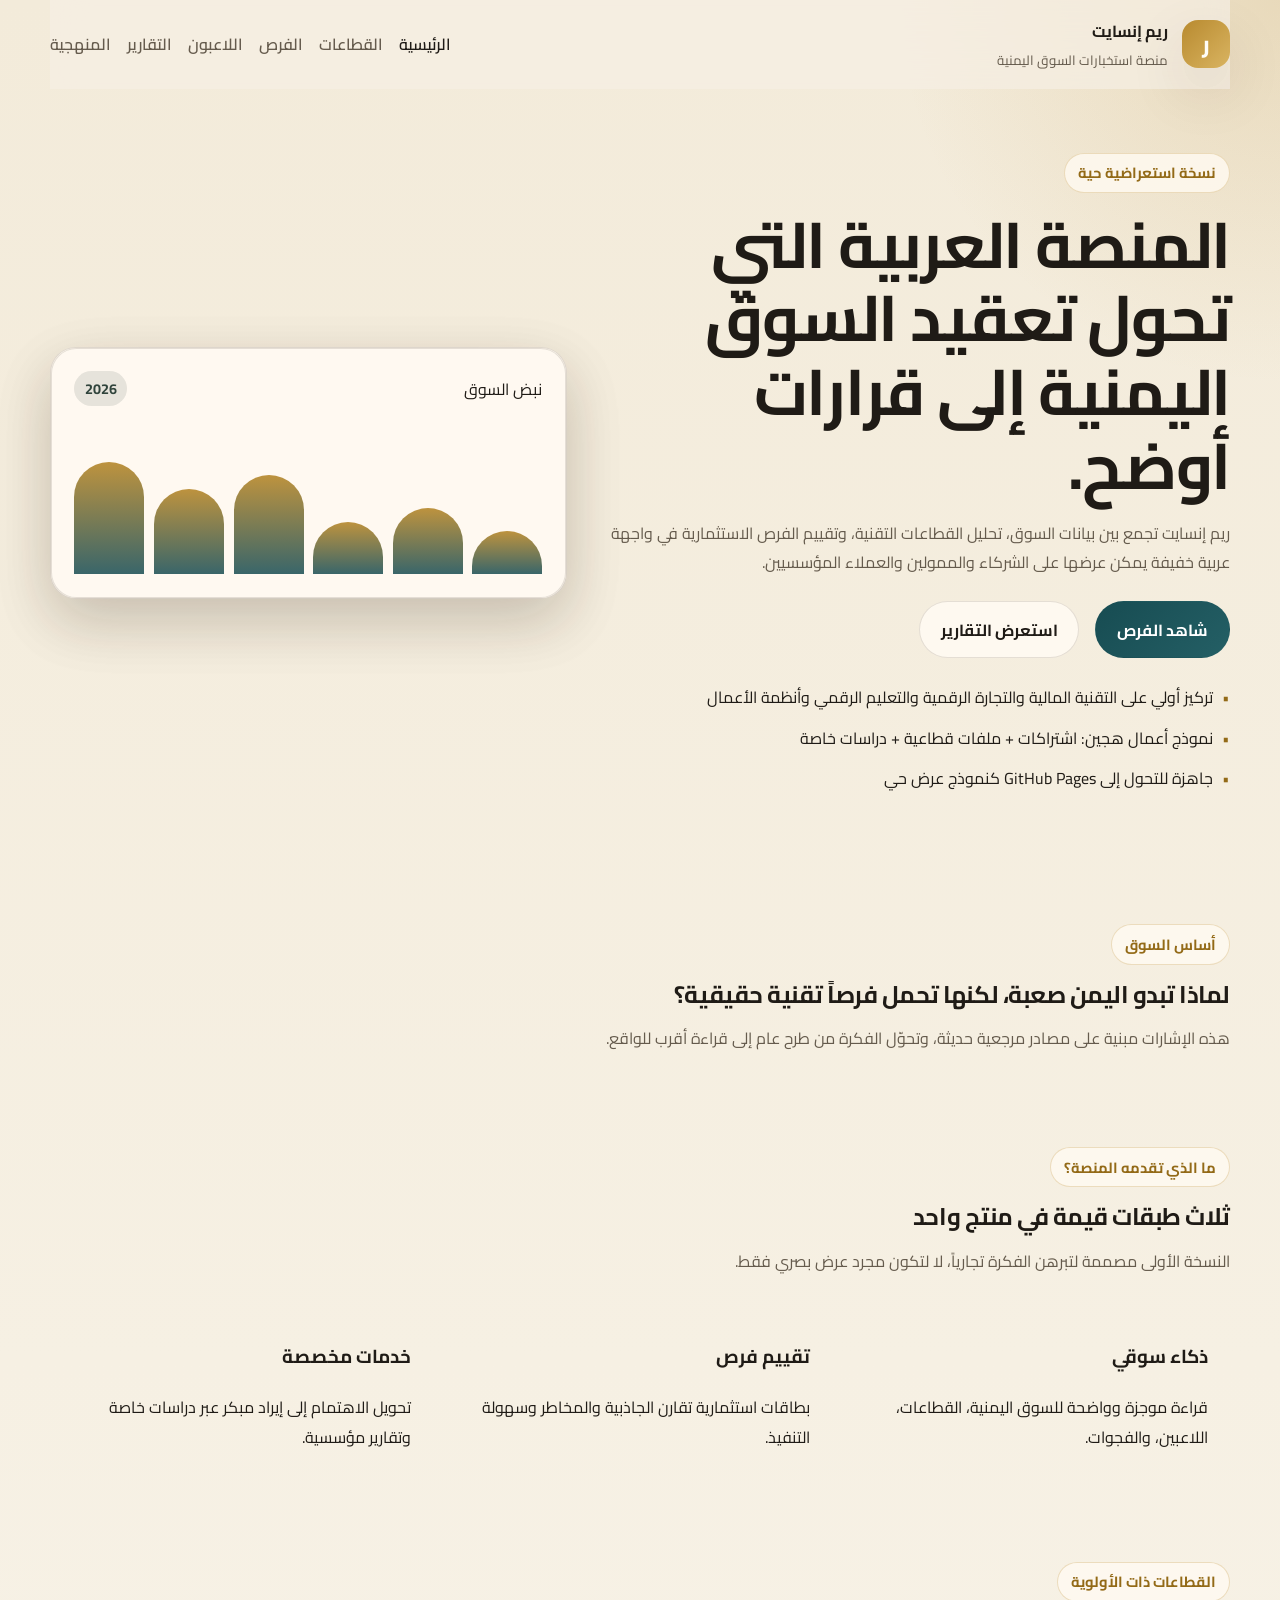
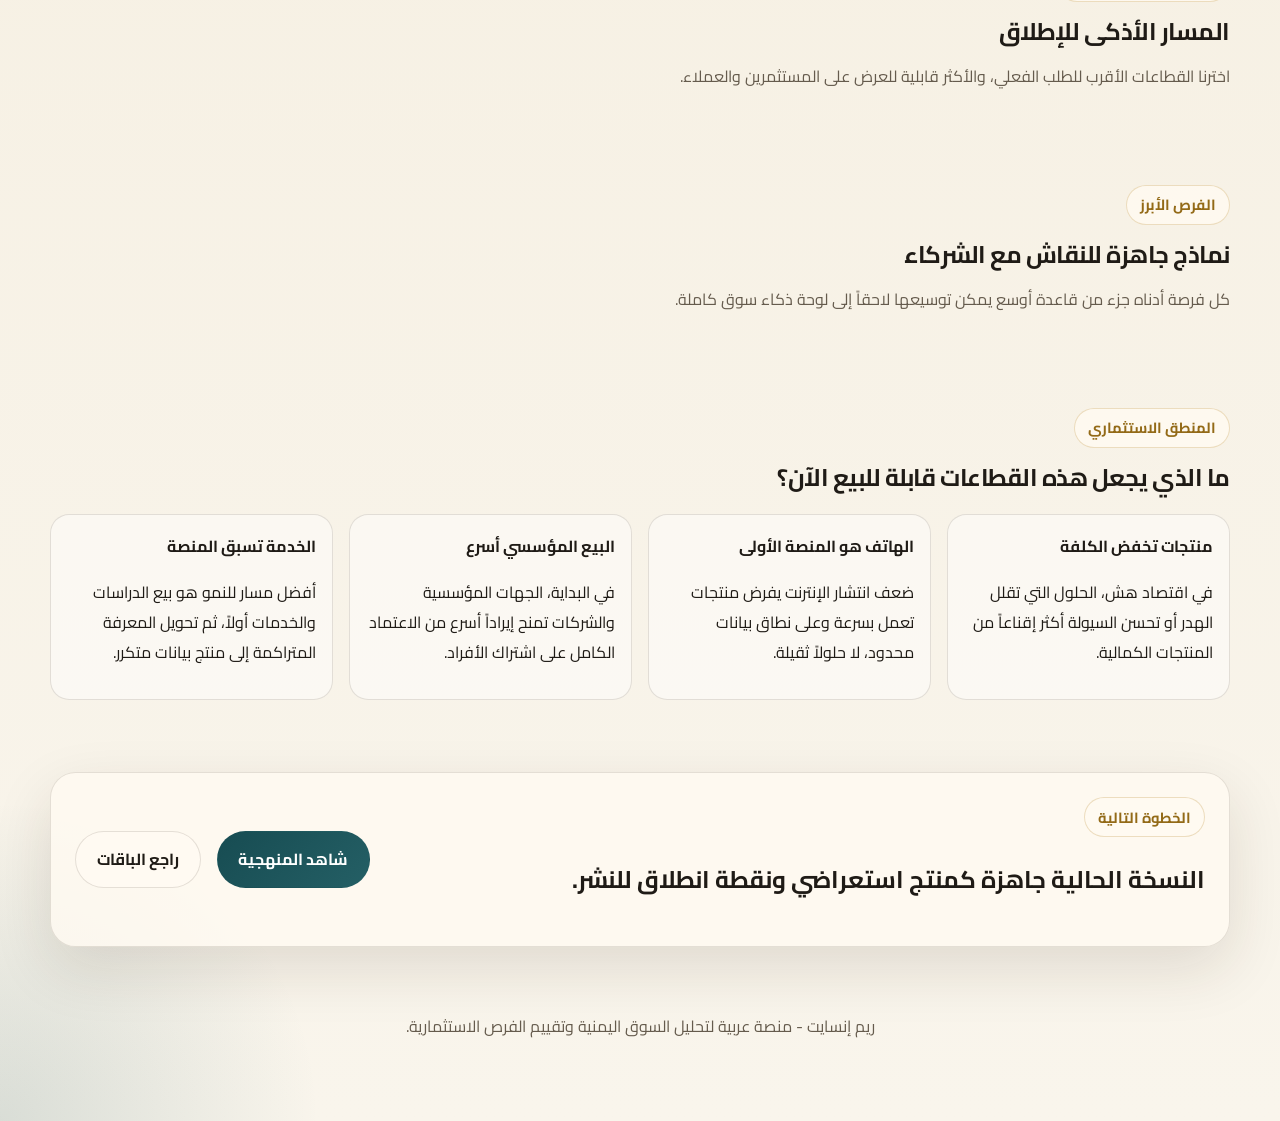
==== index.html @ 5101d2e1 "Add players database and printable sector report pages" ====
<!DOCTYPE html>
<html lang="ar" dir="rtl">
<head>
  <meta charset="UTF-8">
  <meta name="viewport" content="width=device-width, initial-scale=1.0">
  <title>ريم إنسايت | منصة تحليل السوق اليمنية</title>
  <meta name="description" content="منصة عربية لدراسة وتحليل السوق اليمنية وتقييم الفرص الاستثمارية في القطاعات التقنية.">
  <link rel="preconnect" href="https://fonts.googleapis.com">
  <link rel="preconnect" href="https://fonts.gstatic.com" crossorigin>
  <link href="https://fonts.googleapis.com/css2?family=Cairo:wght@400;600;700;800&display=swap" rel="stylesheet">
  <link rel="stylesheet" href="styles.css">
</head>
<body data-page="home">
  <div class="site-shell">
    <header class="topbar">
      <a class="brand" href="index.html">
        <span class="brand-mark">ر</span>
        <span class="brand-copy">
          <strong>ريم إنسايت</strong>
          <small>منصة استخبارات السوق اليمنية</small>
        </span>
      </a>
      <button class="menu-toggle" type="button" aria-label="فتح القائمة">القائمة</button>
      <nav class="nav">
        <a href="index.html">الرئيسية</a>
        <a href="sectors.html">القطاعات</a>
        <a href="opportunities.html">الفرص</a>
        <a href="companies.html">اللاعبون</a>
        <a href="reports.html">التقارير</a>
        <a href="about.html">المنهجية</a>
      </nav>
    </header>

    <main>
      <section class="hero">
        <div class="hero-copy">
          <span class="eyebrow">نسخة استعراضية حية</span>
          <h1>المنصة العربية التي تحول تعقيد السوق اليمنية إلى قرارات أوضح.</h1>
          <p class="hero-text">
            ريم إنسايت تجمع بين بيانات السوق، تحليل القطاعات التقنية، وتقييم الفرص الاستثمارية
            في واجهة عربية خفيفة يمكن عرضها على الشركاء والممولين والعملاء المؤسسيين.
          </p>
          <div class="hero-actions">
            <a class="button button-primary" href="opportunities.html">شاهد الفرص</a>
            <a class="button button-secondary" href="reports.html">استعرض التقارير</a>
          </div>
          <ul class="hero-points">
            <li>تركيز أولي على التقنية المالية والتجارة الرقمية والتعليم الرقمي وأنظمة الأعمال</li>
            <li>نموذج أعمال هجين: اشتراكات + ملفات قطاعية + دراسات خاصة</li>
            <li>جاهزة للتحول إلى GitHub Pages كنموذج عرض حي</li>
          </ul>
        </div>
        <div class="hero-panel">
          <div class="pulse-card">
            <div class="pulse-header">
              <span>نبض السوق</span>
              <span class="badge">2026</span>
            </div>
            <div class="pulse-grid" id="hero-stats"></div>
            <div class="mini-chart" aria-hidden="true">
              <span></span>
              <span></span>
              <span></span>
              <span></span>
              <span></span>
              <span></span>
            </div>
          </div>
        </div>
      </section>

      <section class="metrics" id="key-metrics"></section>

      <section class="section">
        <div class="section-heading">
          <span class="eyebrow">أساس السوق</span>
          <h2>لماذا تبدو اليمن صعبة، لكنها تحمل فرصاً تقنية حقيقية؟</h2>
          <p>هذه الإشارات مبنية على مصادر مرجعية حديثة، وتحوّل الفكرة من طرح عام إلى قراءة أقرب للواقع.</p>
        </div>
        <div class="signal-grid" id="market-signals"></div>
      </section>

      <section class="section">
        <div class="section-heading">
          <span class="eyebrow">ما الذي تقدمه المنصة؟</span>
          <h2>ثلاث طبقات قيمة في منتج واحد</h2>
          <p>النسخة الأولى مصممة لتبرهن الفكرة تجارياً، لا لتكون مجرد عرض بصري فقط.</p>
        </div>
        <div class="value-grid">
          <article class="value-card">
            <h3>ذكاء سوقي</h3>
            <p>قراءة موجزة وواضحة للسوق اليمنية، القطاعات، اللاعبين، والفجوات.</p>
          </article>
          <article class="value-card">
            <h3>تقييم فرص</h3>
            <p>بطاقات استثمارية تقارن الجاذبية والمخاطر وسهولة التنفيذ.</p>
          </article>
          <article class="value-card">
            <h3>خدمات مخصصة</h3>
            <p>تحويل الاهتمام إلى إيراد مبكر عبر دراسات خاصة وتقارير مؤسسية.</p>
          </article>
        </div>
      </section>

      <section class="section">
        <div class="section-heading">
          <span class="eyebrow">القطاعات ذات الأولوية</span>
          <h2>المسار الأذكى للإطلاق</h2>
          <p>اخترنا القطاعات الأقرب للطلب الفعلي، والأكثر قابلية للعرض على المستثمرين والعملاء.</p>
        </div>
        <div class="sector-overview-grid" id="featured-sectors"></div>
      </section>

      <section class="section">
        <div class="section-heading">
          <span class="eyebrow">الفرص الأبرز</span>
          <h2>نماذج جاهزة للنقاش مع الشركاء</h2>
          <p>كل فرصة أدناه جزء من قاعدة أوسع يمكن توسيعها لاحقاً إلى لوحة ذكاء سوق كاملة.</p>
        </div>
        <div class="opportunity-grid compact" id="featured-opportunities"></div>
      </section>

      <section class="section">
        <div class="section-heading">
          <span class="eyebrow">المنطق الاستثماري</span>
          <h2>ما الذي يجعل هذه القطاعات قابلة للبيع الآن؟</h2>
        </div>
        <div class="showcase-grid">
          <article class="showcase-mini">
            <strong>منتجات تخفض الكلفة</strong>
            <p>في اقتصاد هش، الحلول التي تقلل الهدر أو تحسن السيولة أكثر إقناعاً من المنتجات الكمالية.</p>
          </article>
          <article class="showcase-mini">
            <strong>الهاتف هو المنصة الأولى</strong>
            <p>ضعف انتشار الإنترنت يفرض منتجات تعمل بسرعة وعلى نطاق بيانات محدود، لا حلولاً ثقيلة.</p>
          </article>
          <article class="showcase-mini">
            <strong>البيع المؤسسي أسرع</strong>
            <p>في البداية، الجهات المؤسسية والشركات تمنح إيراداً أسرع من الاعتماد الكامل على اشتراك الأفراد.</p>
          </article>
          <article class="showcase-mini">
            <strong>الخدمة تسبق المنصة</strong>
            <p>أفضل مسار للنمو هو بيع الدراسات والخدمات أولاً، ثم تحويل المعرفة المتراكمة إلى منتج بيانات متكرر.</p>
          </article>
        </div>
      </section>

      <section class="section cta-band">
        <div class="cta-inline">
          <div>
            <span class="eyebrow">الخطوة التالية</span>
            <h2>النسخة الحالية جاهزة كمنتج استعراضي ونقطة انطلاق للنشر.</h2>
          </div>
          <div class="hero-actions">
            <a class="button button-primary" href="about.html">شاهد المنهجية</a>
            <a class="button button-secondary" href="reports.html">راجع الباقات</a>
          </div>
        </div>
      </section>
    </main>

    <footer class="footer">
      <p>ريم إنسايت - منصة عربية لتحليل السوق اليمنية وتقييم الفرص الاستثمارية.</p>
    </footer>
  </div>

  <script src="data.js"></script>
  <script src="script.js"></script>
</body>
</html>
---- styles.css ----
:root {
  --bg: #f5efe3;
  --bg-soft: #fffaf2;
  --surface: rgba(255, 250, 242, 0.78);
  --surface-strong: #fff9ef;
  --line: rgba(40, 28, 10, 0.12);
  --ink: #1f1b16;
  --muted: #655b4d;
  --gold: #b88a2f;
  --gold-dark: #936a17;
  --olive: #30443c;
  --teal: #174c52;
  --shadow: 0 22px 60px rgba(47, 35, 14, 0.12);
}

* {
  box-sizing: border-box;
}

html {
  scroll-behavior: smooth;
}

body {
  margin: 0;
  font-family: "Cairo", sans-serif;
  color: var(--ink);
  background:
    radial-gradient(circle at top right, rgba(184, 138, 47, 0.18), transparent 24rem),
    radial-gradient(circle at bottom left, rgba(23, 76, 82, 0.14), transparent 20rem),
    linear-gradient(180deg, #f3ebda 0%, #f9f5ec 100%);
}

a {
  color: inherit;
  text-decoration: none;
}

.site-shell {
  width: min(1180px, calc(100% - 2rem));
  margin: 0 auto;
  padding-bottom: 4rem;
}

.topbar {
  position: sticky;
  top: 0;
  z-index: 10;
  display: flex;
  align-items: center;
  justify-content: space-between;
  gap: 1rem;
  padding: 1rem 0;
  backdrop-filter: blur(18px);
  background: rgba(245, 239, 227, 0.72);
}

.brand {
  display: inline-flex;
  align-items: center;
  gap: 0.85rem;
}

.brand-mark {
  width: 3rem;
  height: 3rem;
  display: grid;
  place-items: center;
  border-radius: 1rem;
  background: linear-gradient(135deg, var(--gold), #d9b461);
  color: #fffdf8;
  font-size: 1.4rem;
  font-weight: 800;
  box-shadow: var(--shadow);
}

.brand-copy {
  display: flex;
  flex-direction: column;
  gap: 0.1rem;
}

.brand-copy strong {
  font-size: 1rem;
}

.brand-copy small {
  color: var(--muted);
}

.nav {
  display: flex;
  gap: 1rem;
  flex-wrap: wrap;
}

.nav a {
  color: var(--muted);
  font-weight: 600;
}

.nav a.current {
  color: var(--ink);
}

.menu-toggle {
  display: none;
  padding: 0.75rem 1rem;
  border: 1px solid var(--line);
  border-radius: 999px;
  background: rgba(255, 250, 242, 0.86);
  font: inherit;
  font-weight: 700;
  color: var(--ink);
}

.hero {
  display: grid;
  grid-template-columns: 1.1fr 0.9fr;
  gap: 2rem;
  align-items: center;
  padding: 4rem 0 2rem;
}

.eyebrow {
  display: inline-block;
  padding: 0.35rem 0.8rem;
  border: 1px solid rgba(184, 138, 47, 0.26);
  border-radius: 999px;
  color: var(--gold-dark);
  background: rgba(255, 251, 242, 0.8);
  font-size: 0.92rem;
  font-weight: 700;
}

.hero h1,
.section-heading h2,
.showcase-card h2,
.cta-copy h2 {
  margin: 1rem 0 0.85rem;
  line-height: 1.15;
  letter-spacing: -0.02em;
}

.hero h1 {
  font-size: clamp(2.3rem, 5vw, 4.6rem);
}

.hero-text,
.section-heading p,
.sector-panel p,
.opportunity-card p,
.report-card p,
.price-card li,
.roadmap-grid p,
.cta-copy p {
  color: var(--muted);
  line-height: 1.8;
}

.hero-actions {
  display: flex;
  gap: 1rem;
  flex-wrap: wrap;
  margin: 1.5rem 0;
}

.button {
  display: inline-flex;
  align-items: center;
  justify-content: center;
  min-height: 3rem;
  padding: 0.8rem 1.3rem;
  border-radius: 999px;
  font-weight: 700;
  border: 1px solid transparent;
}

.button-primary {
  background: linear-gradient(135deg, var(--teal), #245f65);
  color: white;
}

.button-secondary {
  background: rgba(255, 250, 242, 0.9);
  border-color: var(--line);
}

.hero-points {
  display: grid;
  gap: 0.65rem;
  margin: 0;
  padding: 0;
  list-style: none;
}

.hero-points li::before,
.price-card li::before,
.sector-panel li::before {
  content: "•";
  margin-left: 0.55rem;
  color: var(--gold-dark);
}

.hero-panel,
.pulse-card,
.metric,
.sector-panel,
.opportunity-card,
.showcase-card,
.report-card,
.price-card,
.roadmap-grid article,
.contact-card {
  background: var(--surface);
  border: 1px solid var(--line);
  border-radius: 1.6rem;
  box-shadow: var(--shadow);
}

.pulse-card {
  padding: 1.4rem;
}

.pulse-header,
.score-row {
  display: flex;
  justify-content: space-between;
  gap: 1rem;
  align-items: center;
}

.badge {
  padding: 0.25rem 0.65rem;
  border-radius: 999px;
  background: rgba(48, 68, 60, 0.12);
  color: var(--olive);
  font-size: 0.9rem;
  font-weight: 700;
}

.pulse-grid {
  display: grid;
  grid-template-columns: repeat(2, minmax(0, 1fr));
  gap: 1rem;
  margin-top: 1rem;
}

.pulse-grid article {
  padding: 1rem;
  border-radius: 1.15rem;
  background: rgba(255, 255, 255, 0.4);
}

.pulse-grid strong {
  display: block;
  font-size: 1.5rem;
  margin-bottom: 0.2rem;
}

.mini-chart {
  margin-top: 1.5rem;
  display: grid;
  grid-template-columns: repeat(6, 1fr);
  align-items: end;
  gap: 0.6rem;
  height: 8rem;
}

.mini-chart span {
  display: block;
  border-radius: 999px 999px 0 0;
  background: linear-gradient(180deg, rgba(184, 138, 47, 0.92), rgba(23, 76, 82, 0.85));
}

.mini-chart span:nth-child(1) { height: 34%; }
.mini-chart span:nth-child(2) { height: 52%; }
.mini-chart span:nth-child(3) { height: 41%; }
.mini-chart span:nth-child(4) { height: 78%; }
.mini-chart span:nth-child(5) { height: 67%; }
.mini-chart span:nth-child(6) { height: 88%; }

.metrics,
.value-grid,
.sector-overview-grid,
.sector-detail-grid,
.signal-grid,
.source-grid,
.report-grid,
.pricing-grid,
.roadmap-grid,
.method-grid,
.scoring-grid {
  display: grid;
  gap: 1rem;
}

.metrics {
  grid-template-columns: repeat(3, minmax(0, 1fr));
  margin: 1rem 0 4rem;
}

.metric,
.value-card,
.sector-overview-card,
.sector-detail-card,
.signal-card,
.source-card,
.opportunity-card,
.report-card,
.price-card,
.roadmap-grid article,
.method-card,
.score-card {
  padding: 1.35rem;
}

.metric-label {
  color: var(--muted);
  display: block;
  margin-bottom: 0.75rem;
}

.metric strong {
  font-size: 2.2rem;
}

.section {
  padding: 1.2rem 0 3.3rem;
}

.page-hero {
  padding: 3.4rem 0 1.5rem;
  max-width: 54rem;
}

.page-hero h1 {
  margin: 1rem 0 0.8rem;
  font-size: clamp(2rem, 4vw, 3.4rem);
  line-height: 1.12;
}

.page-hero p {
  color: var(--muted);
  line-height: 1.8;
}

.section-heading {
  max-width: 50rem;
  margin-bottom: 1.4rem;
}

.sector-tabs,
.filter-bar {
  display: flex;
  gap: 0.75rem;
  flex-wrap: wrap;
  margin-bottom: 1.2rem;
}

.tab-button,
.filter {
  padding: 0.75rem 1rem;
  border-radius: 999px;
  border: 1px solid var(--line);
  background: rgba(255, 250, 242, 0.72);
  color: var(--muted);
  font-family: inherit;
  font-size: 1rem;
  font-weight: 700;
  cursor: pointer;
}

.tab-button.active,
.filter.active {
  background: linear-gradient(135deg, var(--gold), #d4aa54);
  color: #20170a;
}

.sector-panels,
.opportunity-grid {
  display: grid;
  gap: 1rem;
}

.value-grid {
  grid-template-columns: repeat(3, minmax(0, 1fr));
}

.sector-overview-grid {
  grid-template-columns: repeat(4, minmax(0, 1fr));
}

.sector-detail-grid,
.method-grid,
.scoring-grid {
  grid-template-columns: repeat(2, minmax(0, 1fr));
}

.sector-score {
  display: inline-block;
  margin-bottom: 0.85rem;
  color: var(--gold-dark);
  font-weight: 800;
}

.sector-panel {
  display: none;
  padding: 1.5rem;
}

.sector-panel.active {
  display: block;
}

.sector-panel ul,
.price-card ul {
  margin: 1rem 0 0;
  padding: 0;
  list-style: none;
}

.opportunity-grid {
  grid-template-columns: repeat(4, minmax(0, 1fr));
}

.opportunity-grid.compact {
  grid-template-columns: repeat(2, minmax(0, 1fr));
}

.signal-grid,
.source-grid {
  grid-template-columns: repeat(4, minmax(0, 1fr));
}

.player-grid {
  display: grid;
  grid-template-columns: repeat(3, minmax(0, 1fr));
  gap: 1rem;
}

.opportunity-card.hidden {
  display: none;
}

.player-card.hidden {
  display: none;
}

.op-tag {
  display: inline-block;
  margin-bottom: 0.85rem;
  color: var(--teal);
  font-weight: 800;
}

.score-row {
  margin-top: 1rem;
  padding-top: 1rem;
  border-top: 1px solid var(--line);
  color: var(--olive);
  font-weight: 700;
}

.signal-source,
.report-meta {
  display: inline-block;
  color: var(--gold-dark);
  font-weight: 700;
}

.signal-value {
  display: block;
  margin: 0.7rem 0 0.5rem;
  font-size: 1.7rem;
}

.opportunity-note,
.opportunity-pilot {
  margin-top: 0.7rem;
  font-size: 0.95rem;
}

.opportunity-pilot {
  color: var(--olive);
}

.showcase-mini,
.signal-card,
.source-card {
  padding: 1.15rem;
  border-radius: 1.2rem;
  background: rgba(255, 255, 255, 0.45);
  border: 1px solid var(--line);
}

.source-link {
  display: inline-flex;
  margin-top: 0.8rem;
  color: var(--teal);
  font-weight: 700;
}

.player-card,
.report-summary-card,
.report-section {
  padding: 1.35rem;
  background: var(--surface);
  border: 1px solid var(--line);
  border-radius: 1.4rem;
  box-shadow: var(--shadow);
}

.report-shell {
  width: min(980px, calc(100% - 2rem));
}

.report-hero {
  padding: 2rem 0 1rem;
}

.report-hero h1,
.report-summary-card h2,
.report-section h2 {
  margin: 0.9rem 0 0.7rem;
}

.report-summary-card,
.report-section {
  margin-top: 1rem;
}

.report-highlight-grid {
  display: grid;
  grid-template-columns: repeat(3, minmax(0, 1fr));
  gap: 1rem;
  margin-top: 1rem;
}

.report-topbar {
  position: static;
}

.print-hide {
  display: block;
}

.showcase-card {
  padding: 1.8rem;
}

.showcase-grid {
  display: grid;
  grid-template-columns: repeat(4, minmax(0, 1fr));
  gap: 1rem;
  margin-top: 1rem;
}

.showcase-grid article {
  padding: 1rem;
  border-radius: 1.2rem;
  background: rgba(255, 255, 255, 0.45);
}

.report-grid {
  grid-template-columns: repeat(3, minmax(0, 1fr));
}

.report-card span {
  color: var(--gold-dark);
  font-weight: 700;
}

.pricing-grid {
  grid-template-columns: repeat(3, minmax(0, 1fr));
}

.featured {
  background: linear-gradient(180deg, rgba(23, 76, 82, 0.92), rgba(27, 57, 60, 0.98));
  color: #fff8ee;
}

.featured .price-card li,
.featured ul,
.featured p,
.featured h3,
.featured strong {
  color: inherit;
}

.price-card strong {
  display: inline-block;
  margin: 0.4rem 0 1rem;
  font-size: 2rem;
}

.roadmap-grid {
  grid-template-columns: repeat(4, minmax(0, 1fr));
}

.cta-band {
  padding-bottom: 1rem;
}

.cta-inline {
  display: flex;
  justify-content: space-between;
  align-items: center;
  gap: 1rem;
  padding: 1.5rem;
  background: rgba(255, 250, 242, 0.8);
  border: 1px solid var(--line);
  border-radius: 1.6rem;
  box-shadow: var(--shadow);
}

.footer {
  padding: 2rem 0 0;
  color: var(--muted);
  text-align: center;
}

.bullet-list {
  margin: 1rem 0 0;
  padding: 0;
  list-style: none;
}

.bullet-list li::before {
  content: "•";
  margin-left: 0.55rem;
  color: var(--gold-dark);
}

.roadmap-grid span {
  display: inline-grid;
  place-items: center;
  width: 2.4rem;
  height: 2.4rem;
  border-radius: 999px;
  background: rgba(184, 138, 47, 0.18);
  color: var(--gold-dark);
  font-weight: 800;
}

.cta {
  display: grid;
  grid-template-columns: 1fr 1fr;
  gap: 1.5rem;
  align-items: start;
}

.contact-card {
  padding: 1.4rem;
  display: grid;
  gap: 1rem;
}

.contact-card label {
  display: grid;
  gap: 0.45rem;
  font-weight: 700;
}

.contact-card span {
  color: var(--muted);
}

input,
select,
textarea {
  width: 100%;
  border: 1px solid var(--line);
  border-radius: 1rem;
  background: rgba(255, 255, 255, 0.72);
  padding: 0.95rem 1rem;
  font: inherit;
}

textarea {
  resize: vertical;
}

@media (max-width: 980px) {
  .hero,
  .cta,
  .metrics,
  .value-grid,
  .sector-overview-grid,
  .sector-detail-grid,
  .signal-grid,
  .source-grid,
  .player-grid,
  .showcase-grid,
  .report-grid,
  .pricing-grid,
  .roadmap-grid,
  .opportunity-grid,
  .method-grid,
  .scoring-grid {
    grid-template-columns: 1fr 1fr;
  }
}

@media (max-width: 720px) {
  .menu-toggle {
    display: inline-flex;
  }

  .site-shell {
    width: min(100% - 1rem, 100%);
  }

  .topbar,
  .hero,
  .cta,
  .metrics,
  .value-grid,
  .sector-overview-grid,
  .sector-detail-grid,
  .signal-grid,
  .source-grid,
  .player-grid,
  .showcase-grid,
  .report-grid,
  .pricing-grid,
  .roadmap-grid,
  .opportunity-grid,
  .pulse-grid,
  .method-grid,
  .scoring-grid {
    grid-template-columns: 1fr;
  }

  .topbar {
    position: static;
    padding-top: 0.75rem;
    flex-direction: column;
    align-items: flex-start;
  }

  .hero {
    padding-top: 2rem;
  }

  .nav {
    display: none;
    gap: 0.8rem;
    width: 100%;
    flex-direction: column;
  }

  .nav.open {
    display: flex;
  }

  .cta-inline {
    flex-direction: column;
    align-items: flex-start;
  }
}

@media print {
  body {
    background: white;
  }

  .print-hide,
  .report-topbar .button-secondary,
  .menu-toggle,
  .nav {
    display: none !important;
  }

  .site-shell,
  .report-shell {
    width: 100%;
    margin: 0;
    padding: 0;
  }

  .report-summary-card,
  .report-section,
  .showcase-mini {
    box-shadow: none;
    background: white;
  }
}
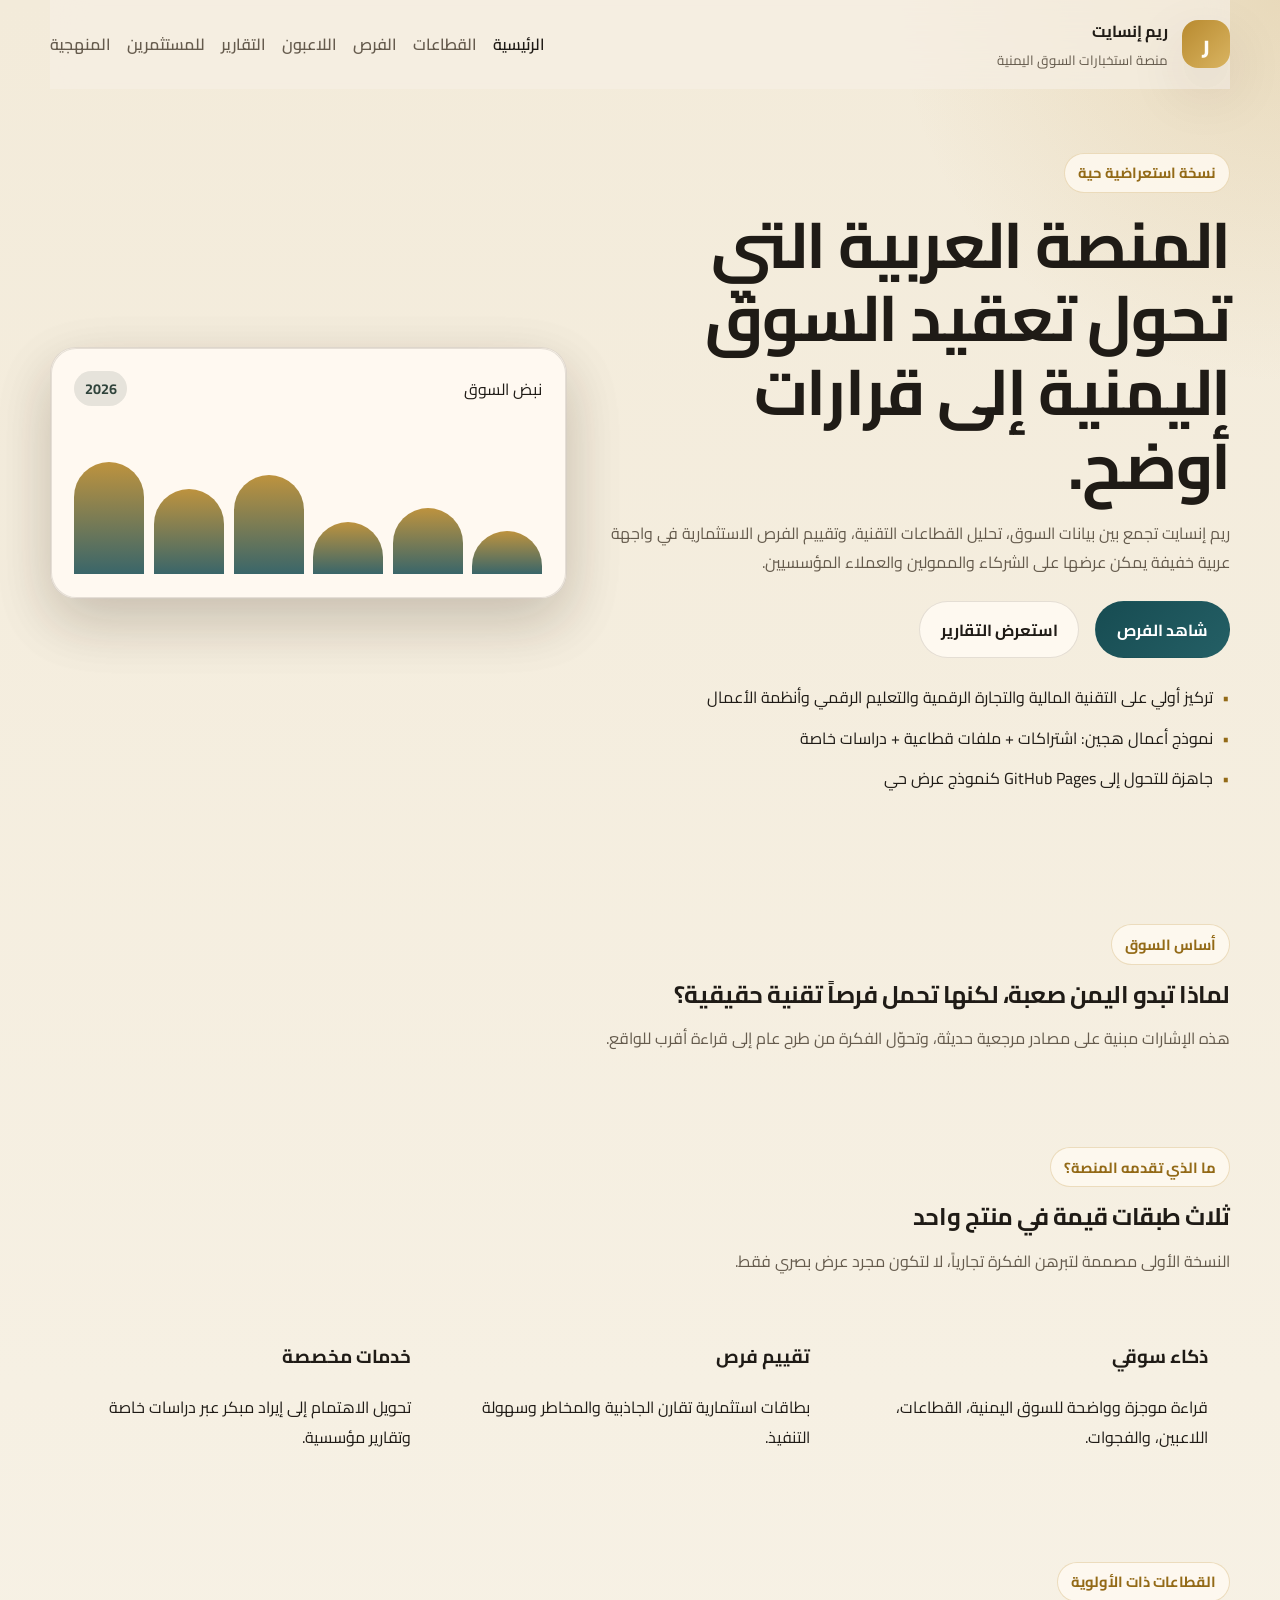
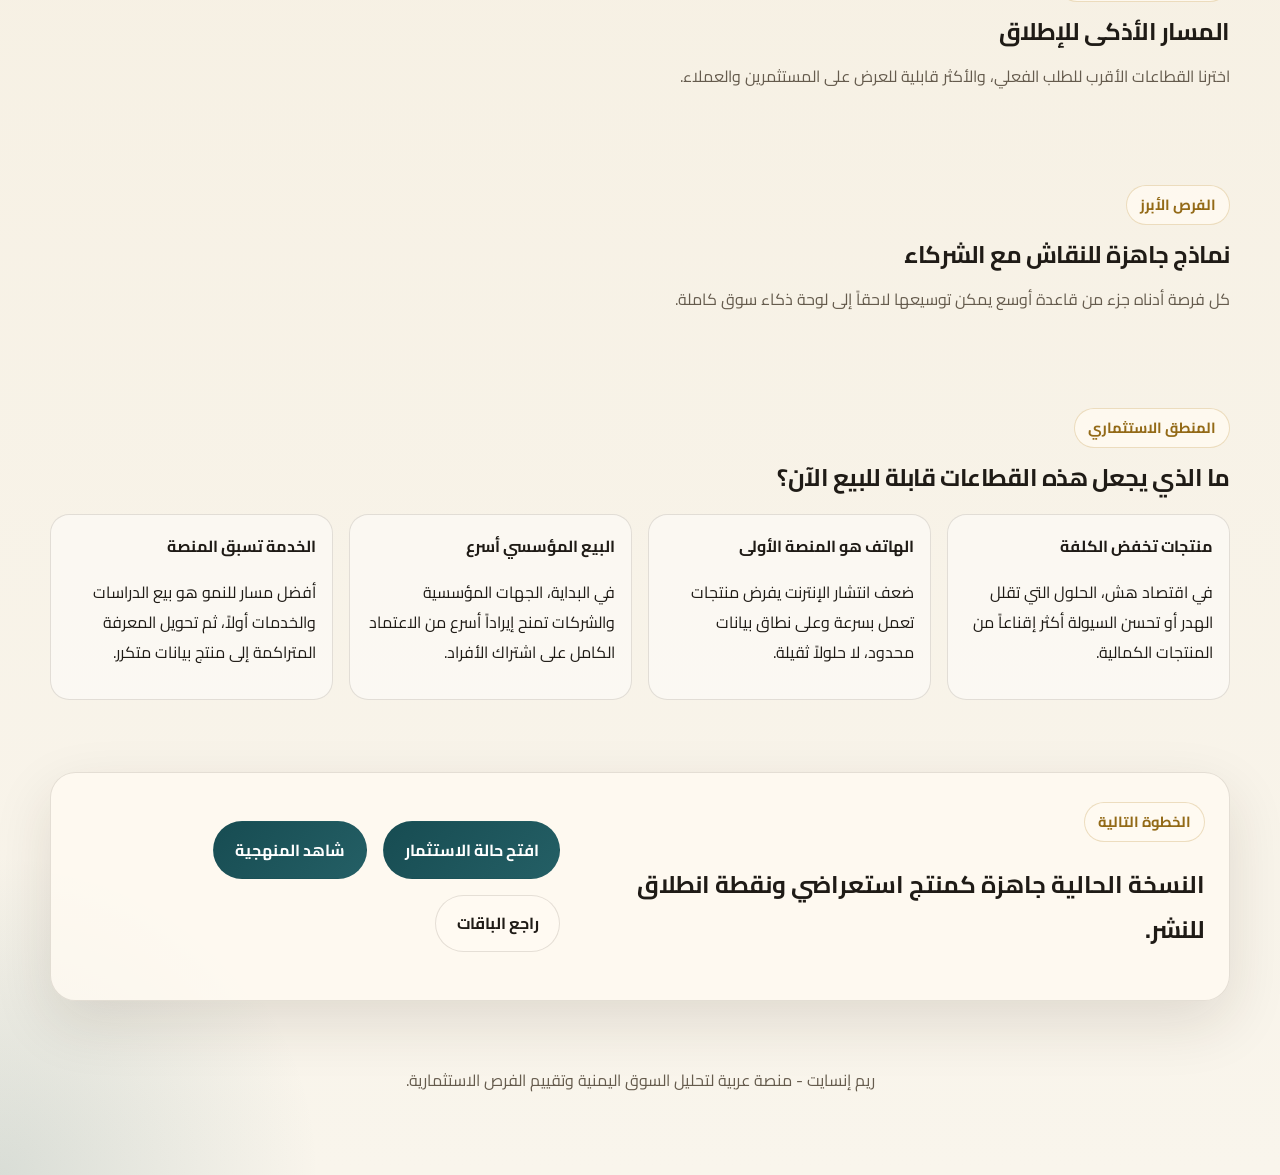
==== commit 5f25d7d6: "Add investor case and detailed opportunity pages" ====
--- a/index.html
+++ b/index.html
@@ -27,6 +27,7 @@
         <a href="opportunities.html">الفرص</a>
         <a href="companies.html">اللاعبون</a>
         <a href="reports.html">التقارير</a>
+        <a href="investors.html">للمستثمرين</a>
         <a href="about.html">المنهجية</a>
       </nav>
     </header>
@@ -152,6 +153,7 @@
             <h2>النسخة الحالية جاهزة كمنتج استعراضي ونقطة انطلاق للنشر.</h2>
           </div>
           <div class="hero-actions">
+            <a class="button button-primary" href="investors.html">افتح حالة الاستثمار</a>
             <a class="button button-primary" href="about.html">شاهد المنهجية</a>
             <a class="button button-secondary" href="reports.html">راجع الباقات</a>
           </div>
--- a/styles.css
+++ b/styles.css
@@ -439,6 +439,20 @@
   gap: 1rem;
 }
 
+.investment-hero,
+.finance-grid {
+  display: grid;
+  gap: 1rem;
+}
+
+.investment-hero {
+  grid-template-columns: 1.1fr 0.9fr;
+}
+
+.finance-grid {
+  grid-template-columns: repeat(4, minmax(0, 1fr));
+}
+
 .opportunity-card.hidden {
   display: none;
 }
@@ -502,6 +516,7 @@
 }
 
 .player-card,
+.investment-card,
 .report-summary-card,
 .report-section {
   padding: 1.35rem;
@@ -543,6 +558,17 @@
 
 .print-hide {
   display: block;
+}
+
+.featured-investment {
+  background: linear-gradient(180deg, rgba(23, 76, 82, 0.94), rgba(27, 57, 60, 0.98));
+  color: #fff8ee;
+}
+
+.featured-investment p,
+.featured-investment .signal-source,
+.featured-investment .signal-value {
+  color: inherit;
 }
 
 .showcase-card {
@@ -691,6 +717,8 @@
   .signal-grid,
   .source-grid,
   .player-grid,
+  .investment-hero,
+  .finance-grid,
   .showcase-grid,
   .report-grid,
   .pricing-grid,
@@ -721,6 +749,8 @@
   .signal-grid,
   .source-grid,
   .player-grid,
+  .investment-hero,
+  .finance-grid,
   .showcase-grid,
   .report-grid,
   .pricing-grid,
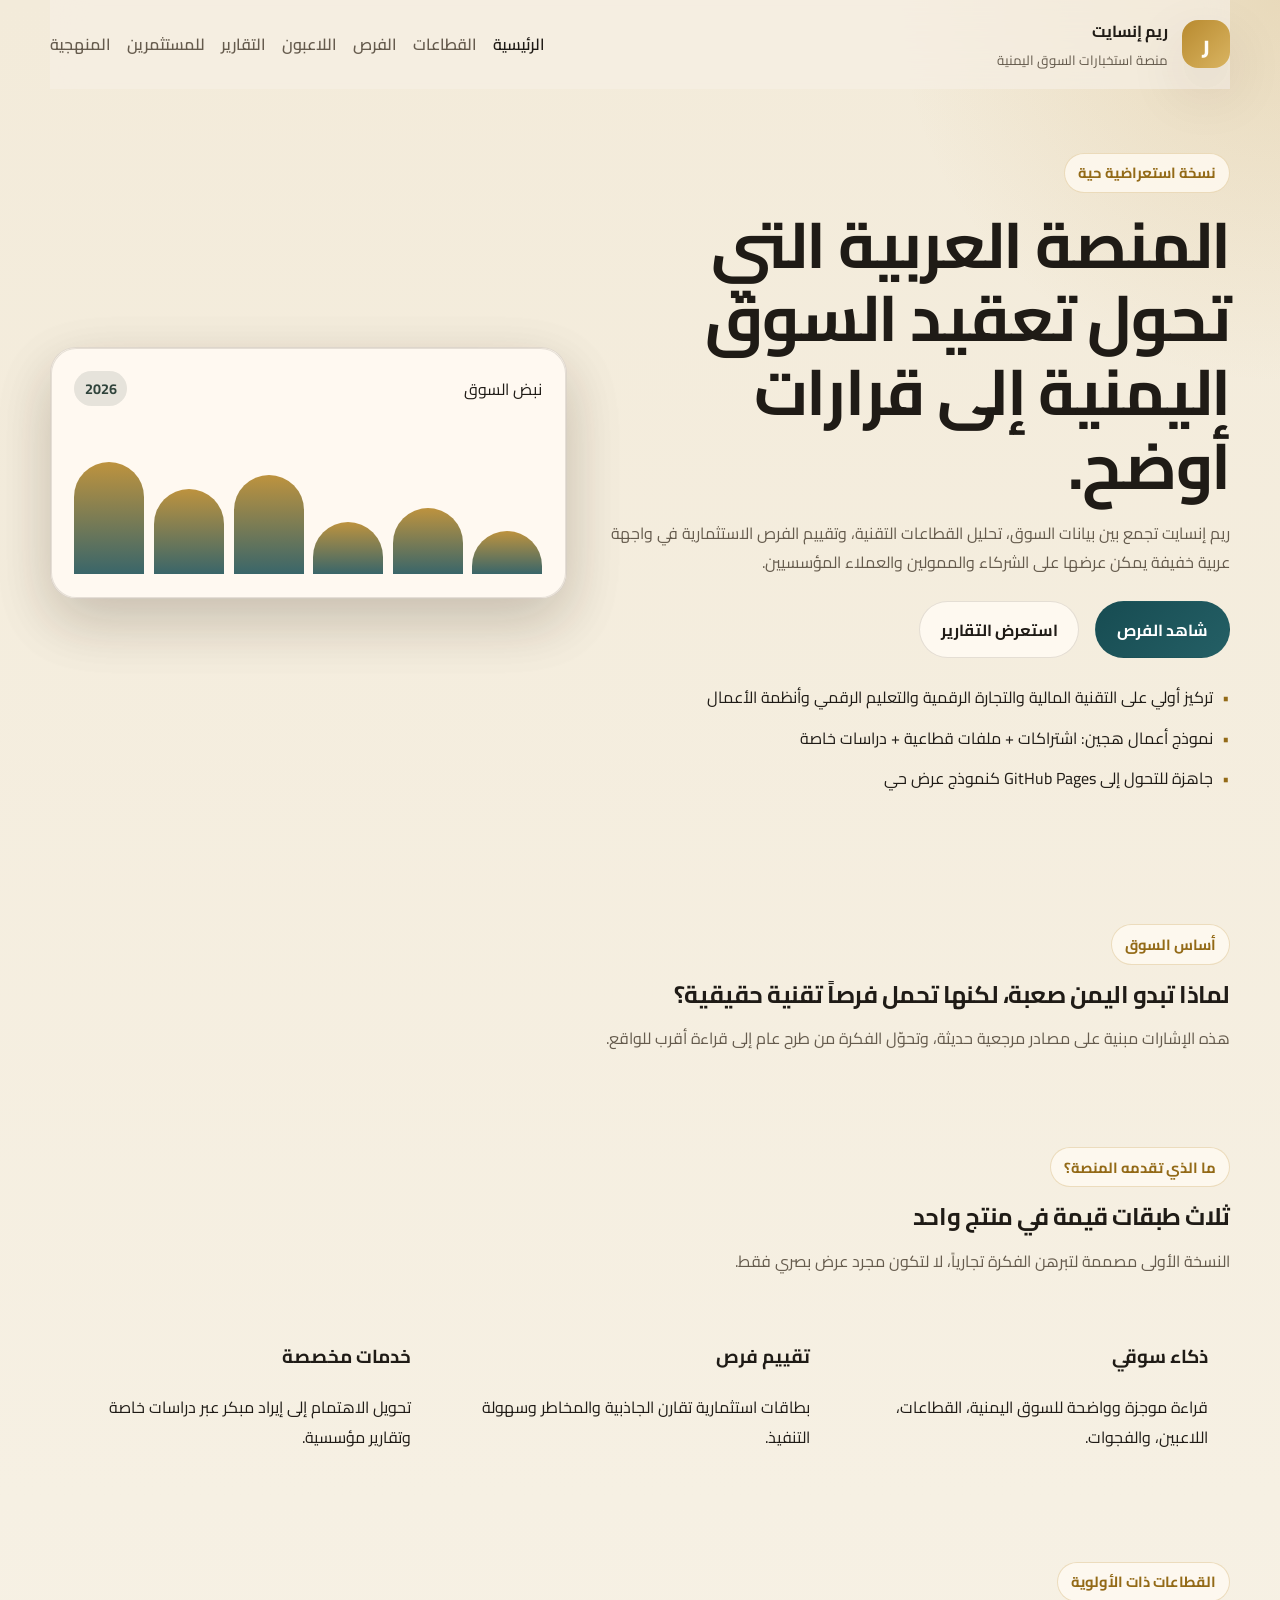
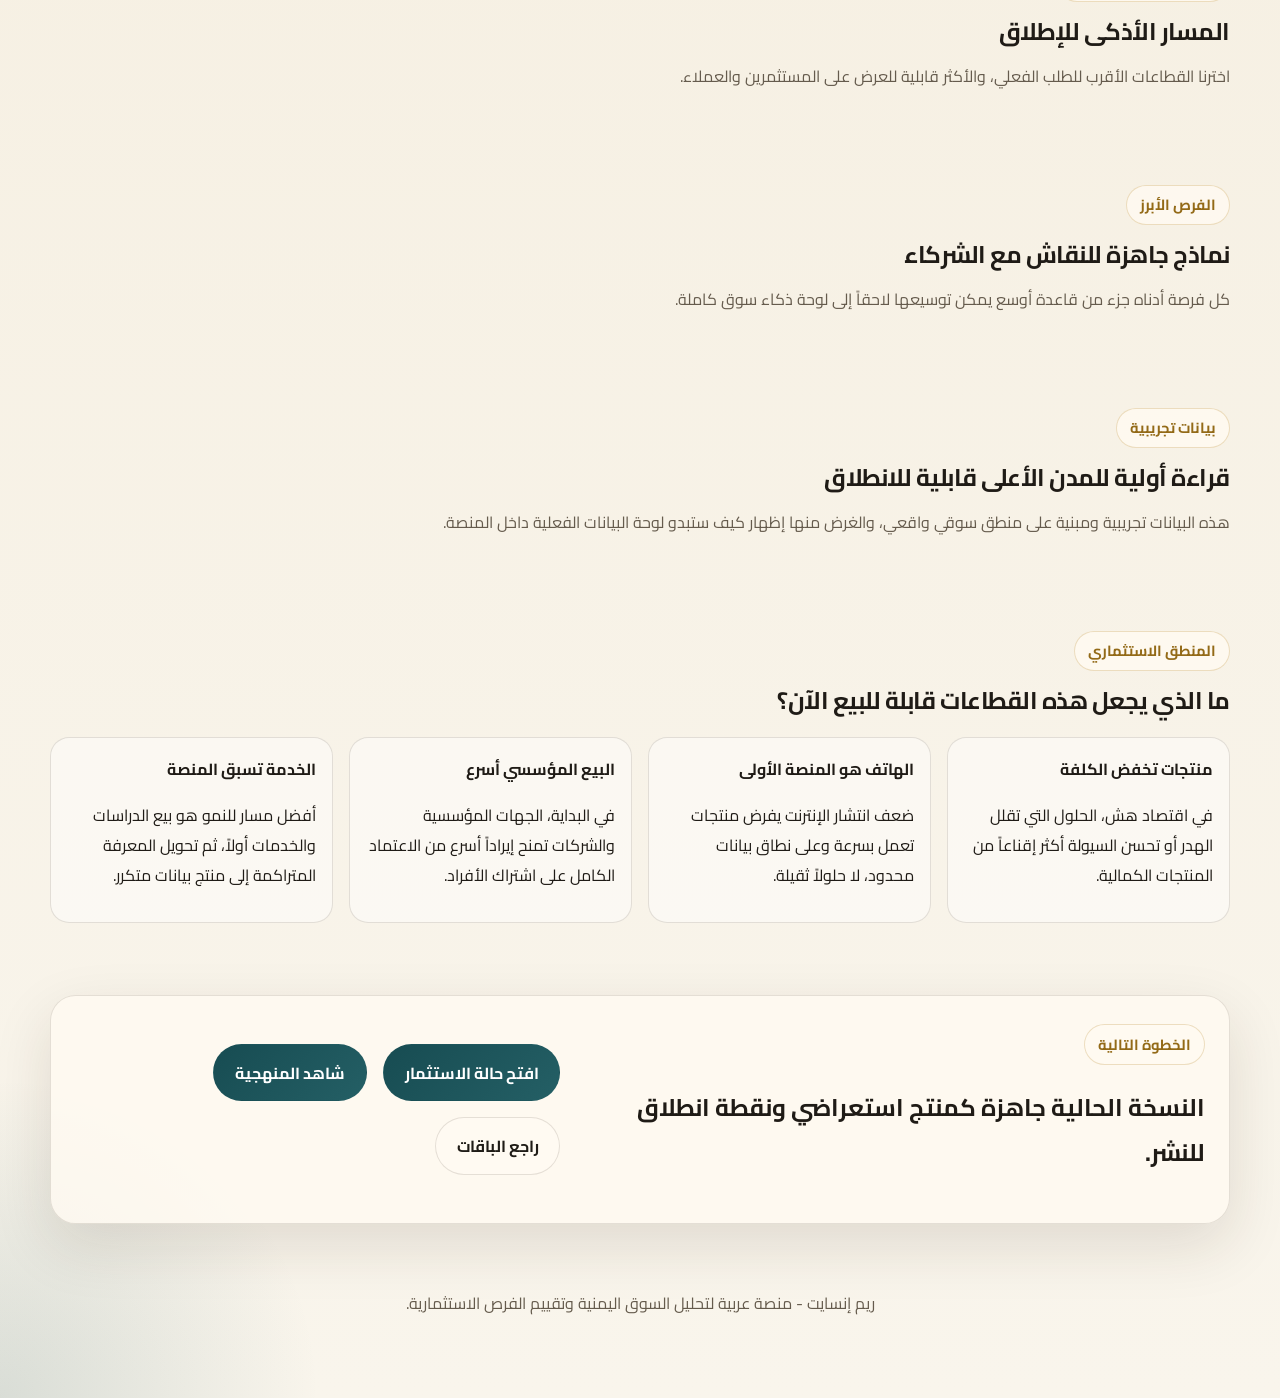
==== commit 363cac71: "Polish pricing and add realistic demo market data" ====
--- a/index.html
+++ b/index.html
@@ -123,6 +123,15 @@
 
       <section class="section">
         <div class="section-heading">
+          <span class="eyebrow">بيانات تجريبية</span>
+          <h2>قراءة أولية للمدن الأعلى قابلية للانطلاق</h2>
+          <p>هذه البيانات تجريبية ومبنية على منطق سوقي واقعي، والغرض منها إظهار كيف ستبدو لوحة البيانات الفعلية داخل المنصة.</p>
+        </div>
+        <div class="city-grid" id="city-grid"></div>
+      </section>
+
+      <section class="section">
+        <div class="section-heading">
           <span class="eyebrow">المنطق الاستثماري</span>
           <h2>ما الذي يجعل هذه القطاعات قابلة للبيع الآن؟</h2>
         </div>
--- a/styles.css
+++ b/styles.css
@@ -440,7 +440,9 @@
 }
 
 .investment-hero,
-.finance-grid {
+.finance-grid,
+.service-grid,
+.city-grid {
   display: grid;
   gap: 1rem;
 }
@@ -450,6 +452,14 @@
 }
 
 .finance-grid {
+  grid-template-columns: repeat(4, minmax(0, 1fr));
+}
+
+.service-grid {
+  grid-template-columns: repeat(3, minmax(0, 1fr));
+}
+
+.city-grid {
   grid-template-columns: repeat(4, minmax(0, 1fr));
 }
 
@@ -517,6 +527,8 @@
 
 .player-card,
 .investment-card,
+.service-card,
+.city-card,
 .report-summary-card,
 .report-section {
   padding: 1.35rem;
@@ -569,6 +581,22 @@
 .featured-investment .signal-source,
 .featured-investment .signal-value {
   color: inherit;
+}
+
+.city-stats {
+  display: grid;
+  gap: 0.45rem;
+  margin: 0.9rem 0;
+}
+
+.city-stats span {
+  display: inline-block;
+  padding: 0.45rem 0.7rem;
+  border-radius: 999px;
+  background: rgba(23, 76, 82, 0.08);
+  color: var(--teal);
+  font-weight: 700;
+  font-size: 0.92rem;
 }
 
 .showcase-card {
@@ -719,6 +747,8 @@
   .player-grid,
   .investment-hero,
   .finance-grid,
+  .service-grid,
+  .city-grid,
   .showcase-grid,
   .report-grid,
   .pricing-grid,
@@ -751,6 +781,8 @@
   .player-grid,
   .investment-hero,
   .finance-grid,
+  .service-grid,
+  .city-grid,
   .showcase-grid,
   .report-grid,
   .pricing-grid,
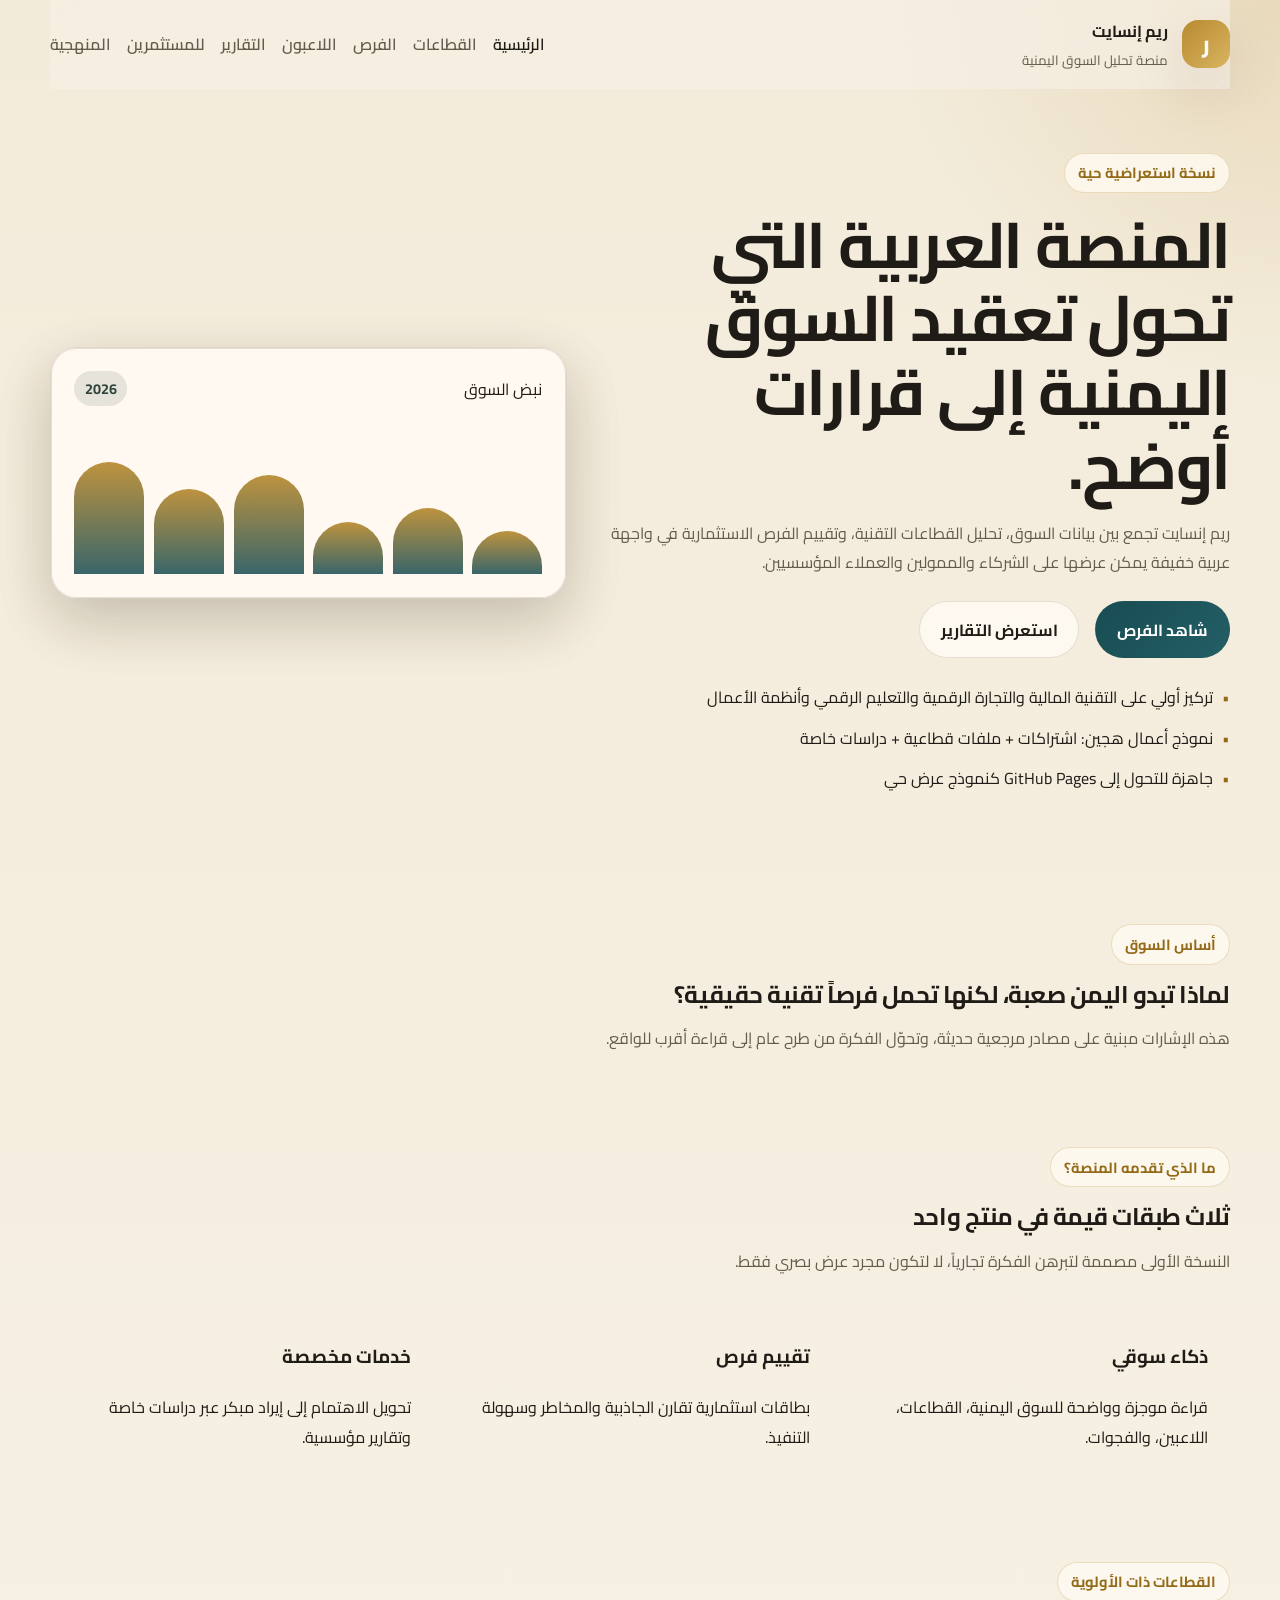
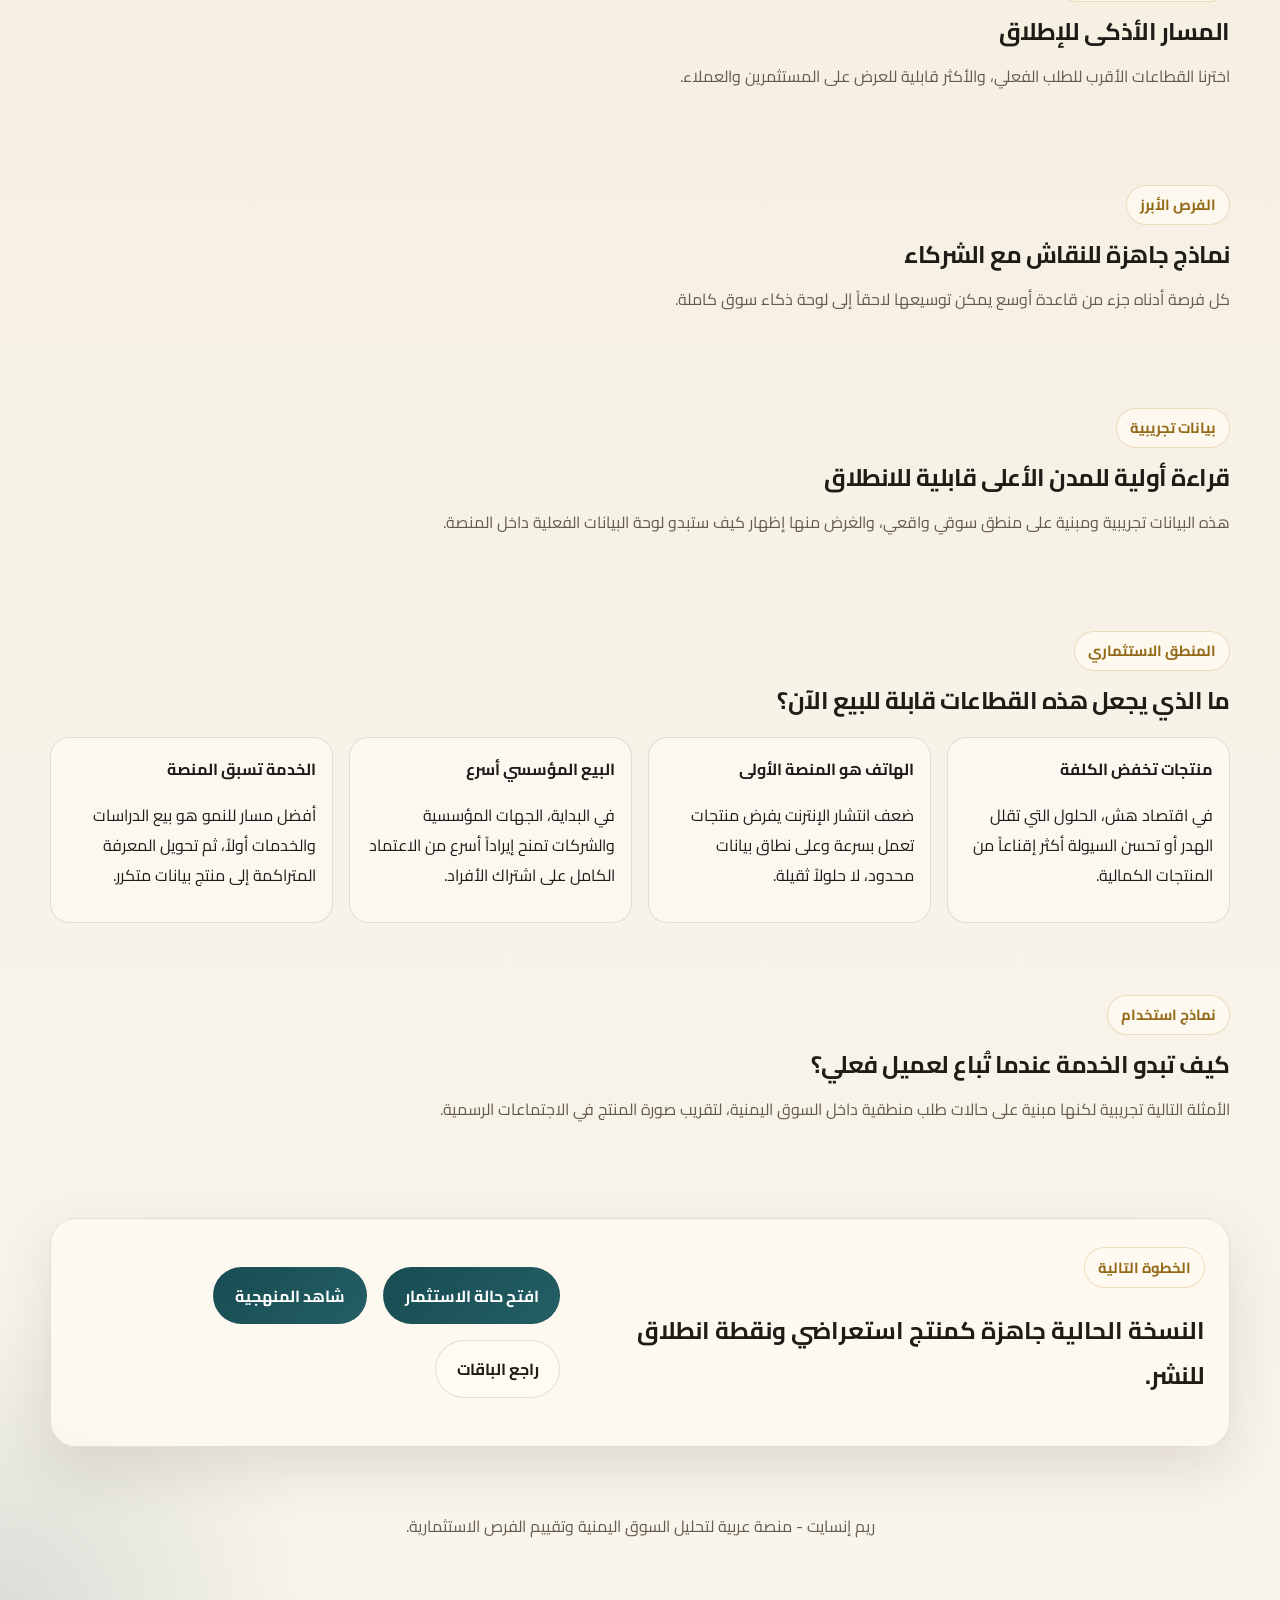
==== commit 83ba2383: "Replace market intelligence wording and add official demo client scenarios" ====
--- a/index.html
+++ b/index.html
@@ -17,7 +17,7 @@
         <span class="brand-mark">ر</span>
         <span class="brand-copy">
           <strong>ريم إنسايت</strong>
-          <small>منصة استخبارات السوق اليمنية</small>
+          <small>منصة تحليل السوق اليمنية</small>
         </span>
       </a>
       <button class="menu-toggle" type="button" aria-label="فتح القائمة">القائمة</button>
@@ -155,6 +155,15 @@
         </div>
       </section>
 
+      <section class="section">
+        <div class="section-heading">
+          <span class="eyebrow">نماذج استخدام</span>
+          <h2>كيف تبدو الخدمة عندما تُباع لعميل فعلي؟</h2>
+          <p>الأمثلة التالية تجريبية لكنها مبنية على حالات طلب منطقية داخل السوق اليمنية، لتقريب صورة المنتج في الاجتماعات الرسمية.</p>
+        </div>
+        <div class="service-grid" id="client-grid"></div>
+      </section>
+
       <section class="section cta-band">
         <div class="cta-inline">
           <div>
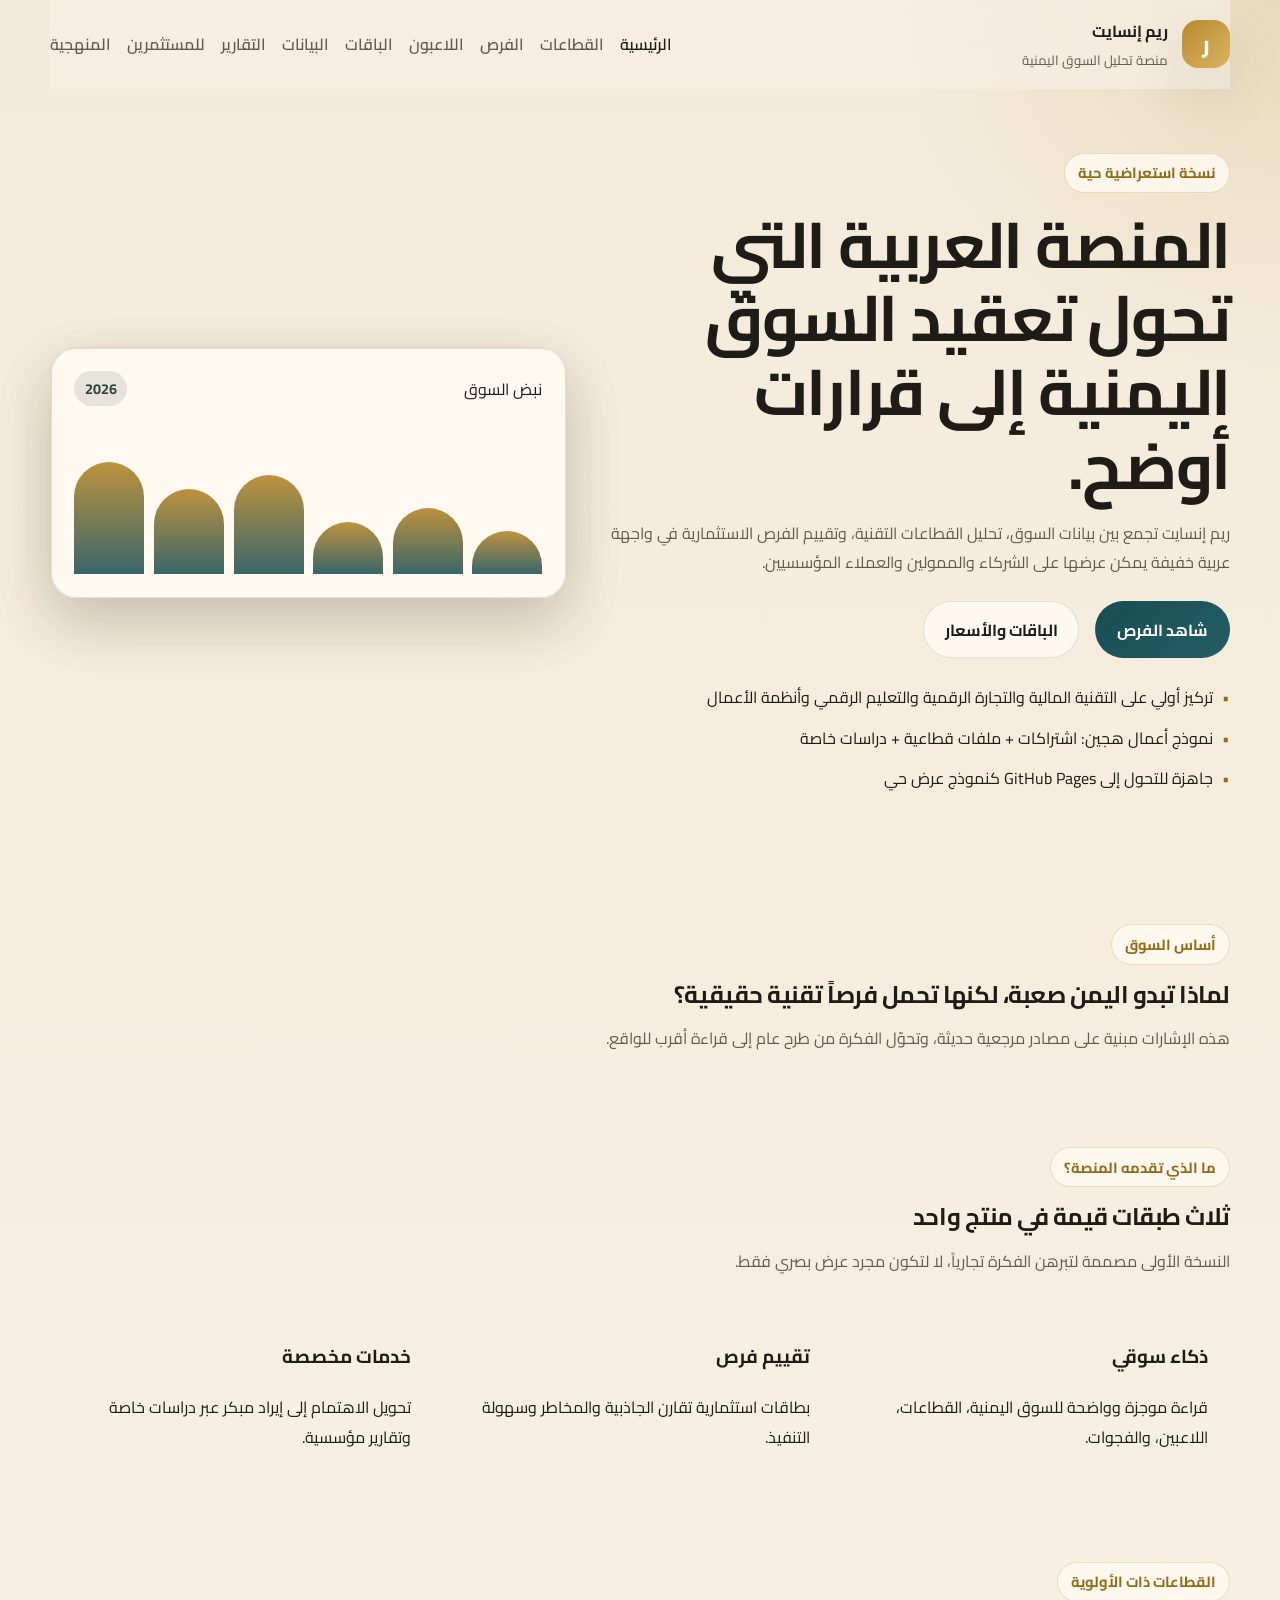
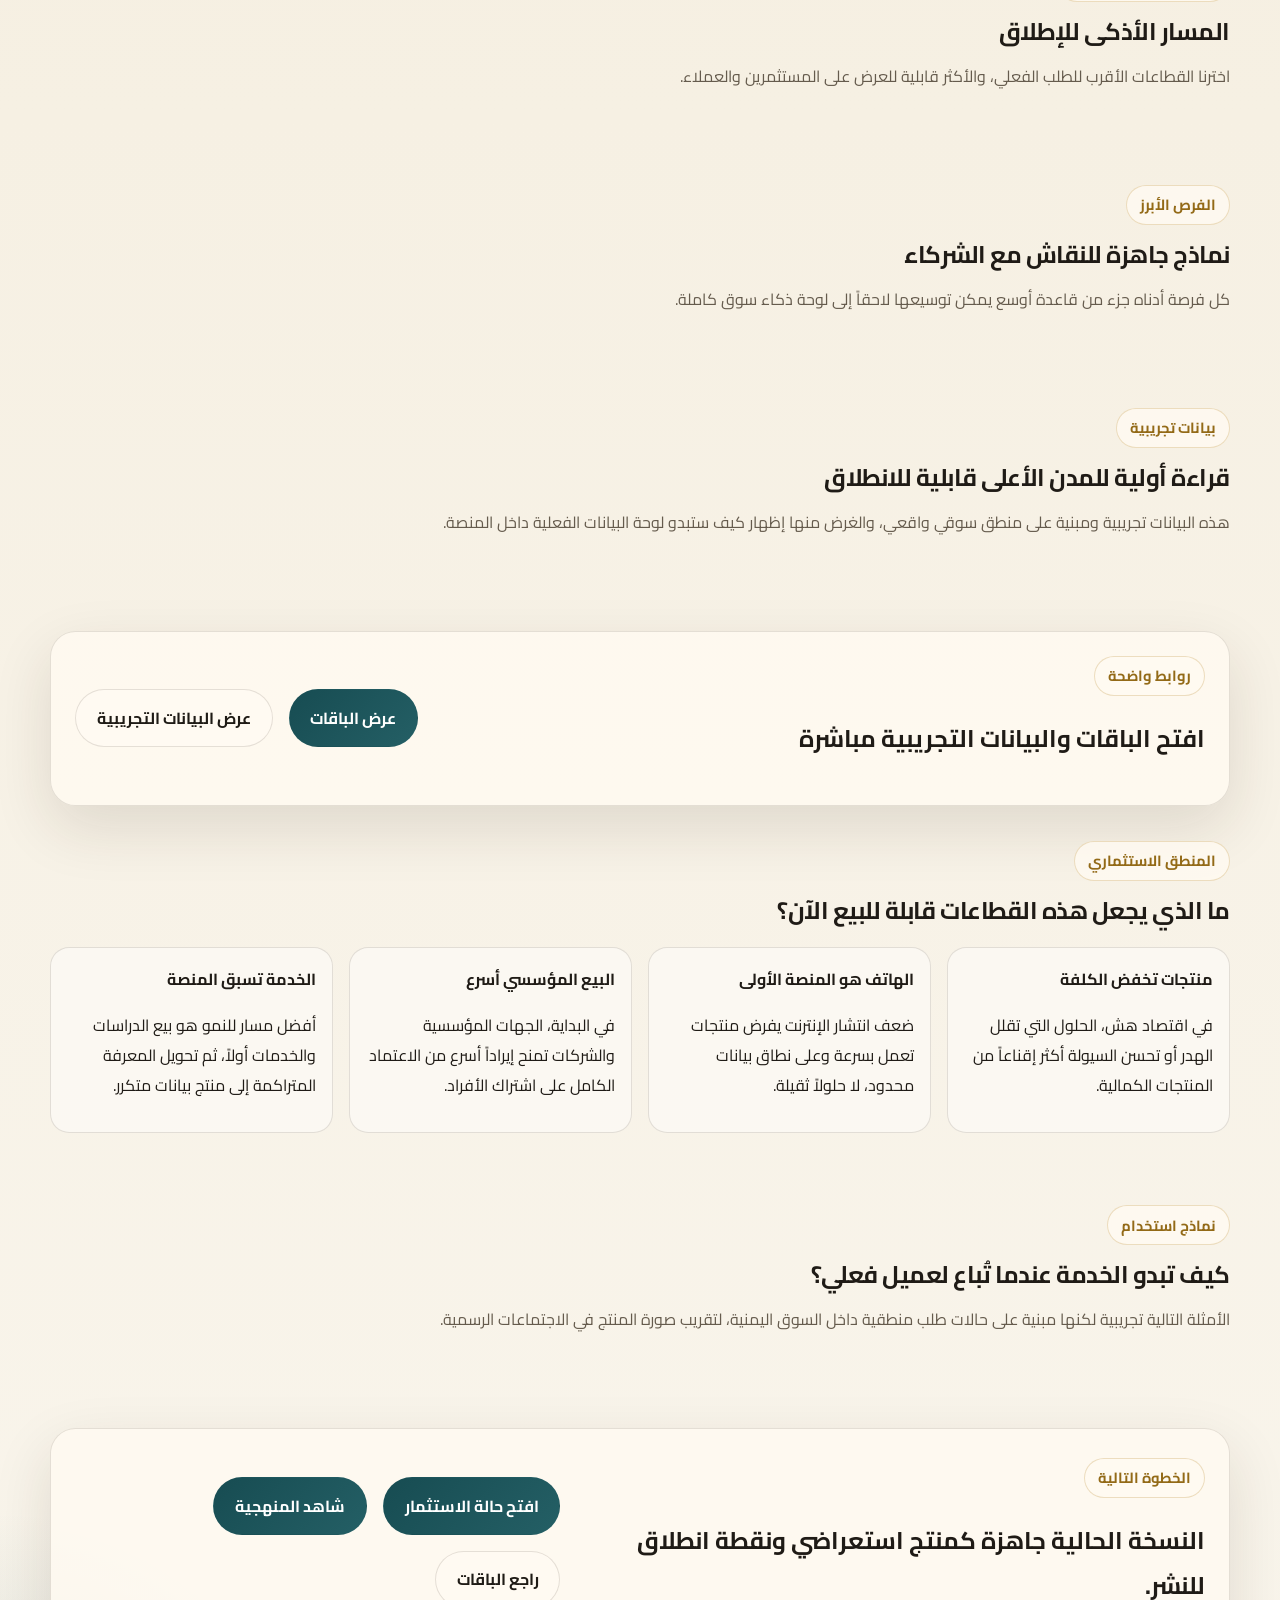
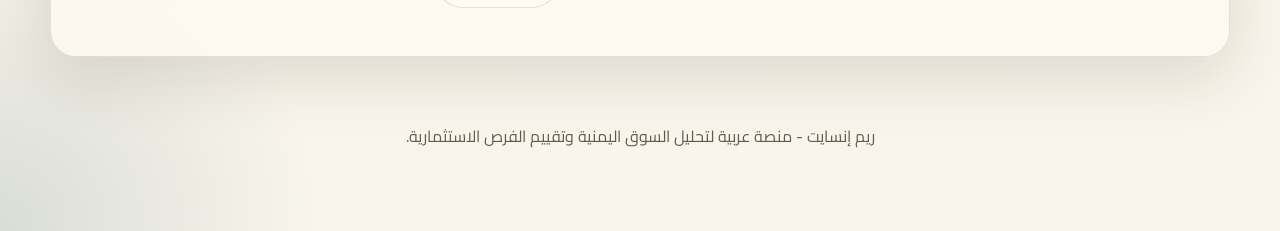
==== commit 4a17741e: "Make pricing and demo data prominent with dedicated pages" ====
--- a/index.html
+++ b/index.html
@@ -26,6 +26,8 @@
         <a href="sectors.html">القطاعات</a>
         <a href="opportunities.html">الفرص</a>
         <a href="companies.html">اللاعبون</a>
+        <a href="pricing.html">الباقات</a>
+        <a href="data-room.html">البيانات</a>
         <a href="reports.html">التقارير</a>
         <a href="investors.html">للمستثمرين</a>
         <a href="about.html">المنهجية</a>
@@ -43,7 +45,7 @@
           </p>
           <div class="hero-actions">
             <a class="button button-primary" href="opportunities.html">شاهد الفرص</a>
-            <a class="button button-secondary" href="reports.html">استعرض التقارير</a>
+            <a class="button button-secondary" href="pricing.html">الباقات والأسعار</a>
           </div>
           <ul class="hero-points">
             <li>تركيز أولي على التقنية المالية والتجارة الرقمية والتعليم الرقمي وأنظمة الأعمال</li>
@@ -130,6 +132,19 @@
         <div class="city-grid" id="city-grid"></div>
       </section>
 
+      <section class="section cta-band">
+        <div class="cta-inline">
+          <div>
+            <span class="eyebrow">روابط واضحة</span>
+            <h2>افتح الباقات والبيانات التجريبية مباشرة</h2>
+          </div>
+          <div class="hero-actions">
+            <a class="button button-primary" href="pricing.html">عرض الباقات</a>
+            <a class="button button-secondary" href="data-room.html">عرض البيانات التجريبية</a>
+          </div>
+        </div>
+      </section>
+
       <section class="section">
         <div class="section-heading">
           <span class="eyebrow">المنطق الاستثماري</span>
--- a/styles.css
+++ b/styles.css
@@ -461,6 +461,37 @@
 
 .city-grid {
   grid-template-columns: repeat(4, minmax(0, 1fr));
+}
+
+.table-wrap {
+  overflow-x: auto;
+  background: var(--surface);
+  border: 1px solid var(--line);
+  border-radius: 1.4rem;
+  box-shadow: var(--shadow);
+}
+
+.data-table {
+  width: 100%;
+  border-collapse: collapse;
+  min-width: 760px;
+}
+
+.data-table th,
+.data-table td {
+  padding: 1rem;
+  text-align: right;
+  border-bottom: 1px solid var(--line);
+}
+
+.data-table th {
+  color: var(--gold-dark);
+  background: rgba(255, 250, 242, 0.9);
+  font-weight: 800;
+}
+
+.data-table tr:last-child td {
+  border-bottom: 0;
 }
 
 .opportunity-card.hidden {
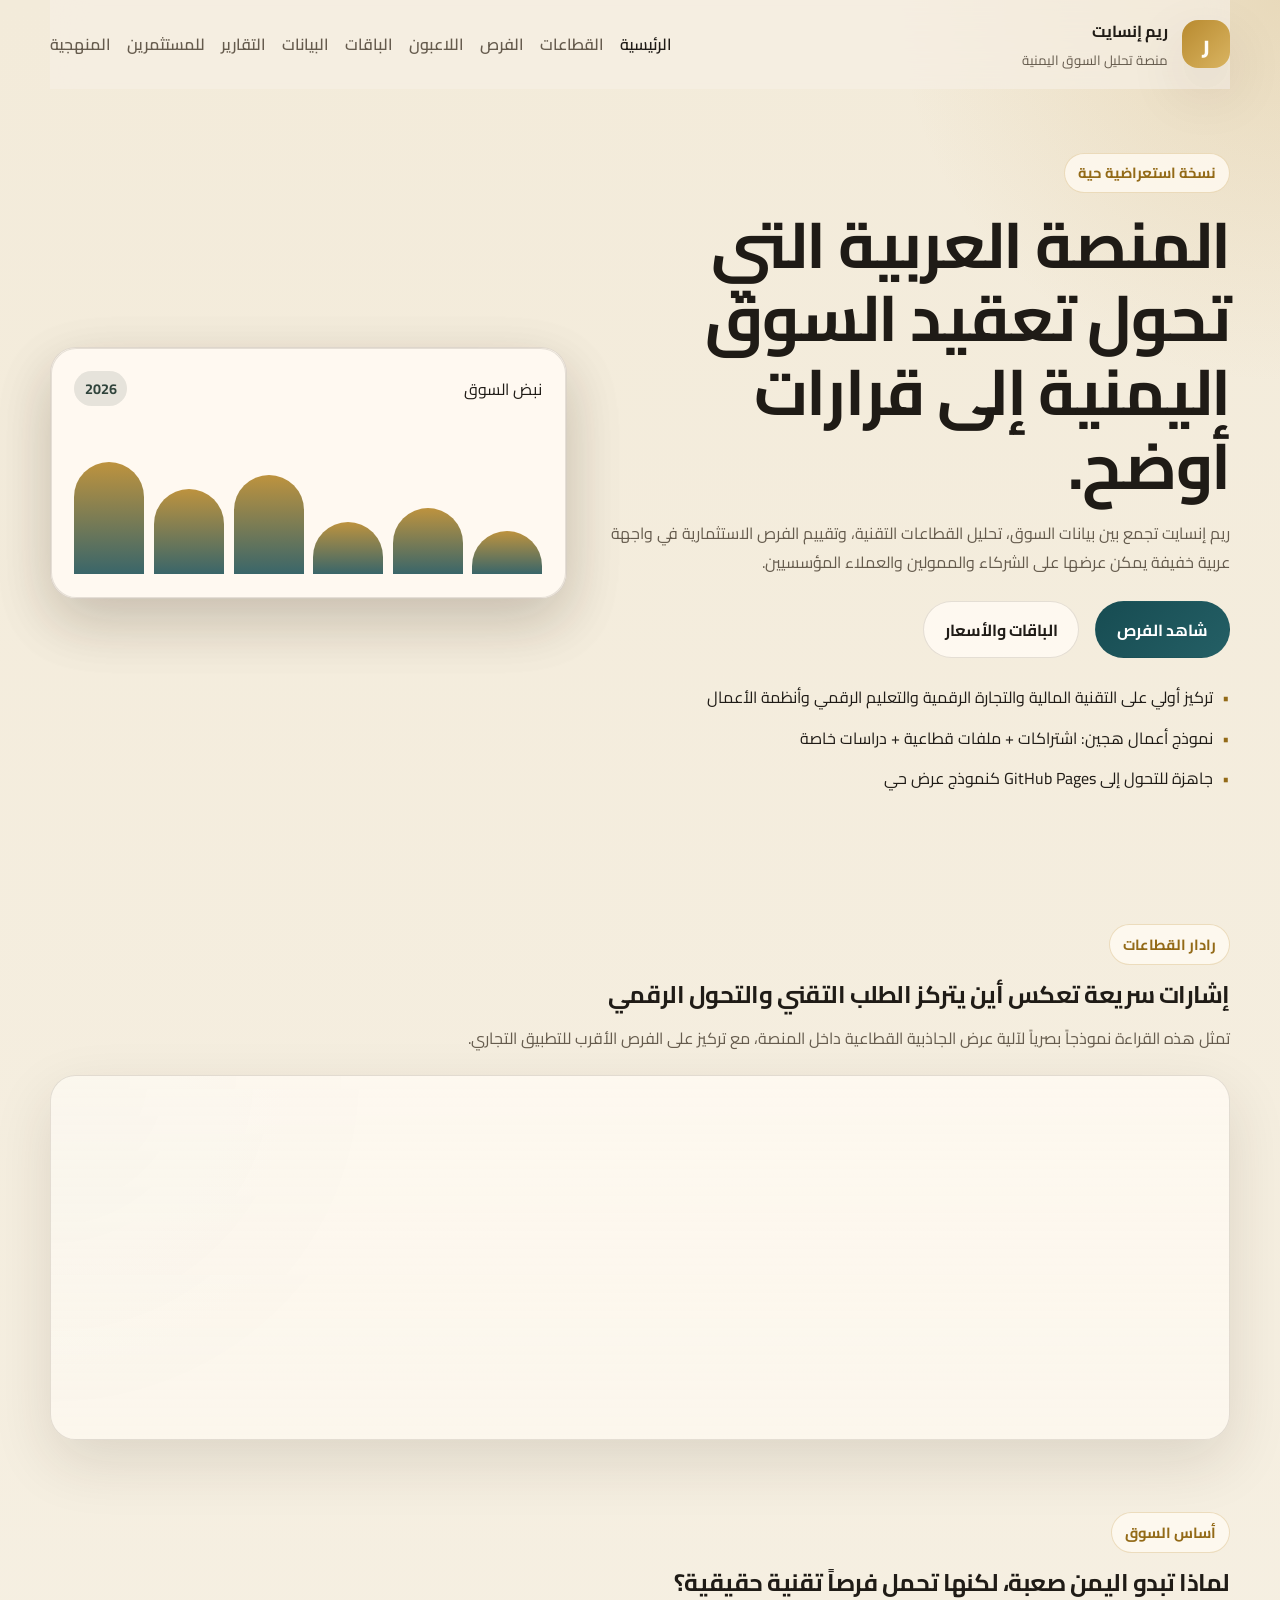
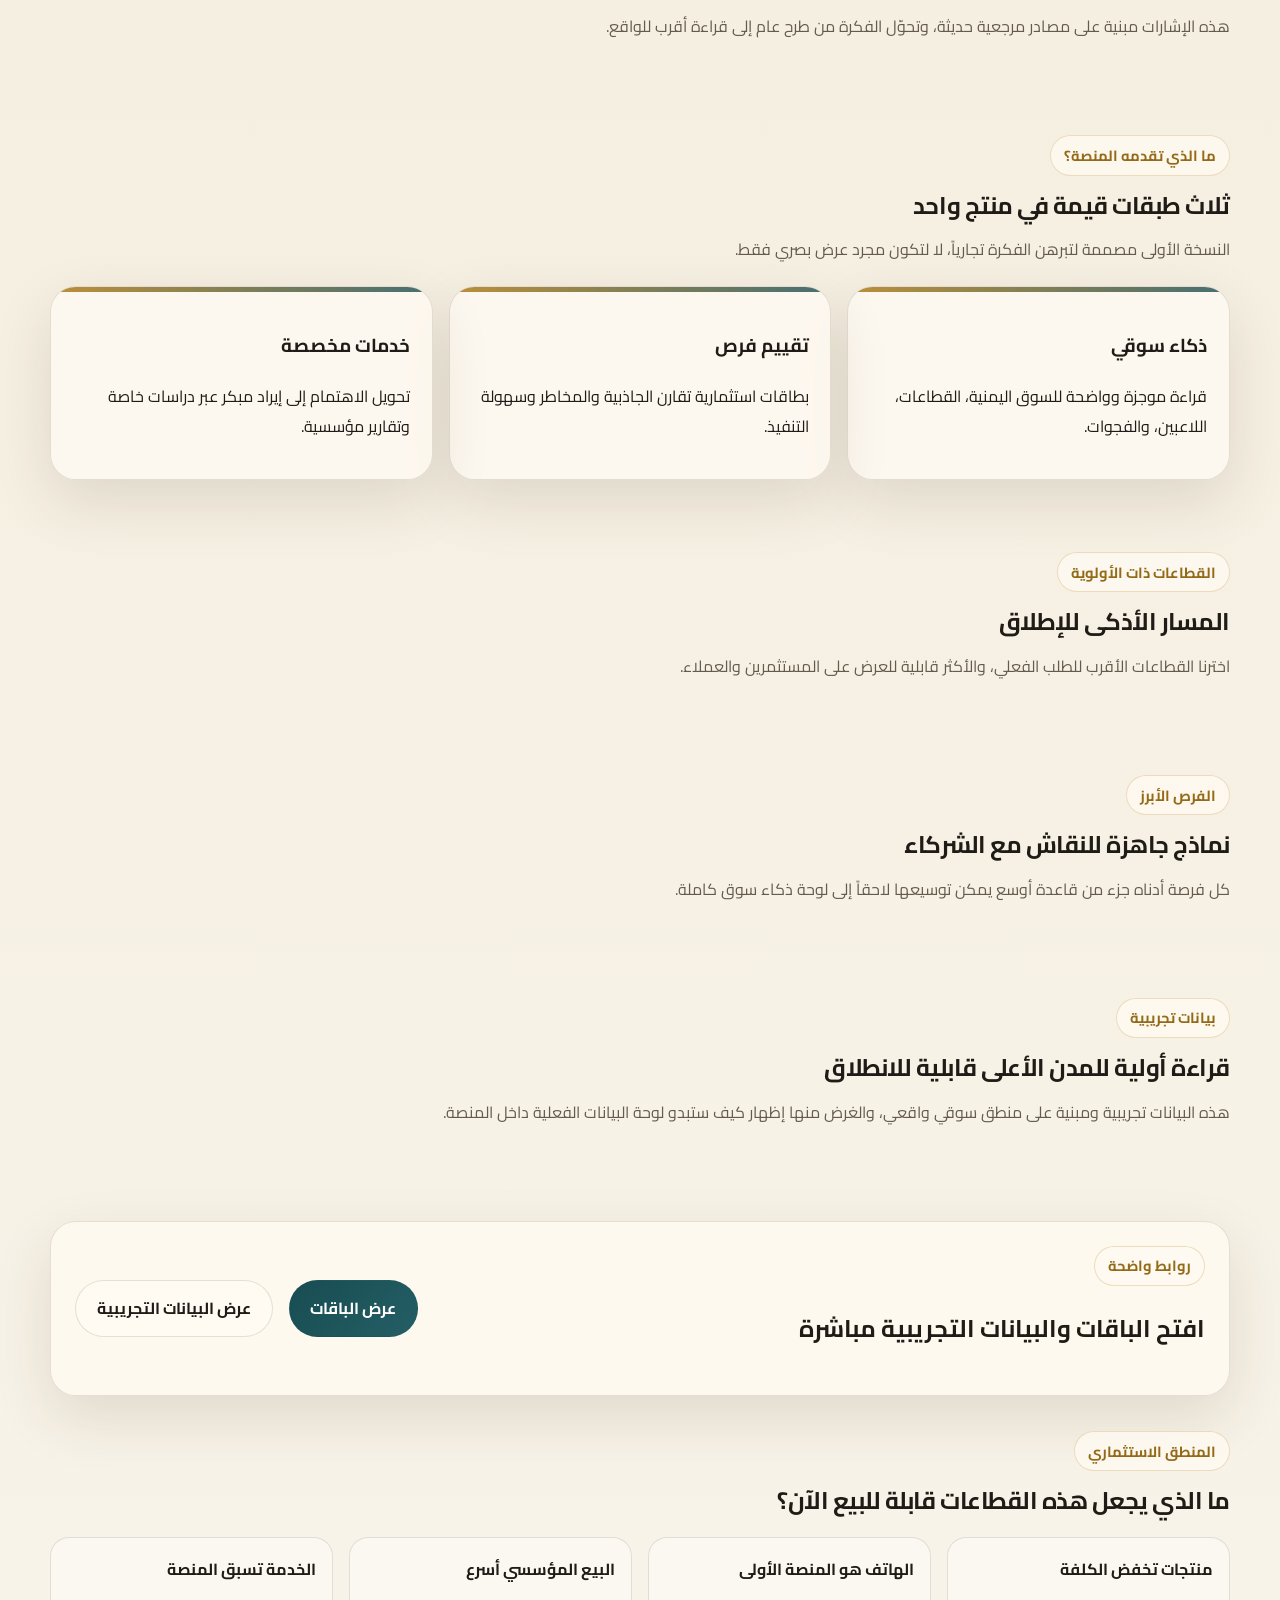
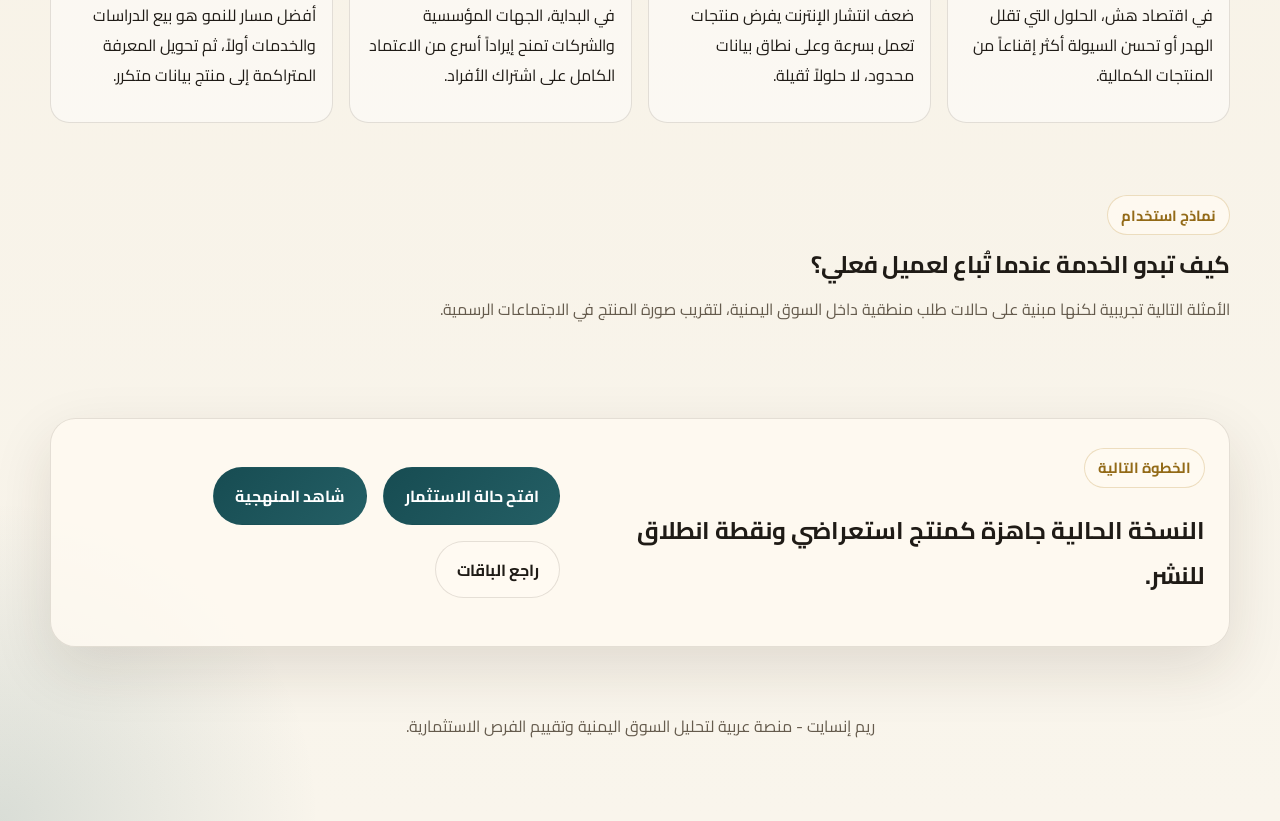
==== commit f23ef531: "Refine pricing, studies, and market visuals" ====
--- a/index.html
+++ b/index.html
@@ -76,6 +76,17 @@
 
       <section class="section">
         <div class="section-heading">
+          <span class="eyebrow">رادار القطاعات</span>
+          <h2>إشارات سريعة تعكس أين يتركز الطلب التقني والتحول الرقمي</h2>
+          <p>تمثل هذه القراءة نموذجاً بصرياً لآلية عرض الجاذبية القطاعية داخل المنصة، مع تركيز على الفرص الأقرب للتطبيق التجاري.</p>
+        </div>
+        <div class="chart-panel">
+          <div class="bar-chart" id="sector-chart"></div>
+        </div>
+      </section>
+
+      <section class="section">
+        <div class="section-heading">
           <span class="eyebrow">أساس السوق</span>
           <h2>لماذا تبدو اليمن صعبة، لكنها تحمل فرصاً تقنية حقيقية؟</h2>
           <p>هذه الإشارات مبنية على مصادر مرجعية حديثة، وتحوّل الفكرة من طرح عام إلى قراءة أقرب للواقع.</p>
--- a/styles.css
+++ b/styles.css
@@ -174,6 +174,7 @@
   border-radius: 999px;
   font-weight: 700;
   border: 1px solid transparent;
+  transition: transform 180ms ease, box-shadow 180ms ease, border-color 180ms ease;
 }
 
 .button-primary {
@@ -184,6 +185,11 @@
 .button-secondary {
   background: rgba(255, 250, 242, 0.9);
   border-color: var(--line);
+}
+
+.button:hover {
+  transform: translateY(-2px);
+  box-shadow: 0 18px 34px rgba(26, 31, 26, 0.12);
 }
 
 .hero-points {
@@ -205,17 +211,80 @@
 .hero-panel,
 .pulse-card,
 .metric,
+.value-card,
 .sector-panel,
 .opportunity-card,
 .showcase-card,
 .report-card,
 .price-card,
+.study-card,
+.service-card,
+.city-card,
+.player-card,
+.investment-card,
 .roadmap-grid article,
+.sector-overview-card,
+.sector-detail-card,
+.method-card,
+.score-card,
 .contact-card {
   background: var(--surface);
   border: 1px solid var(--line);
   border-radius: 1.6rem;
   box-shadow: var(--shadow);
+}
+
+.opportunity-card,
+.price-card,
+.study-card,
+.service-card,
+.city-card,
+.player-card,
+.signal-card,
+.report-card,
+.source-card,
+.value-card,
+.sector-overview-card,
+.sector-detail-card,
+.investment-card {
+  position: relative;
+  overflow: hidden;
+  transition: transform 180ms ease, box-shadow 180ms ease, border-color 180ms ease;
+}
+
+.opportunity-card::before,
+.price-card::before,
+.study-card::before,
+.service-card::before,
+.city-card::before,
+.player-card::before,
+.report-card::before,
+.value-card::before,
+.investment-card::before {
+  content: "";
+  position: absolute;
+  inset: 0 auto auto 0;
+  width: 100%;
+  height: 0.28rem;
+  background: linear-gradient(90deg, rgba(184, 138, 47, 0.95), rgba(23, 76, 82, 0.8));
+}
+
+.opportunity-card:hover,
+.price-card:hover,
+.study-card:hover,
+.service-card:hover,
+.city-card:hover,
+.player-card:hover,
+.signal-card:hover,
+.report-card:hover,
+.source-card:hover,
+.value-card:hover,
+.sector-overview-card:hover,
+.sector-detail-card:hover,
+.investment-card:hover {
+  transform: translateY(-6px);
+  box-shadow: 0 26px 54px rgba(47, 35, 14, 0.16);
+  border-color: rgba(184, 138, 47, 0.25);
 }
 
 .pulse-card {
@@ -433,6 +502,12 @@
   grid-template-columns: repeat(4, minmax(0, 1fr));
 }
 
+.study-grid {
+  display: grid;
+  grid-template-columns: repeat(2, minmax(0, 1fr));
+  gap: 1rem;
+}
+
 .player-grid {
   display: grid;
   grid-template-columns: repeat(3, minmax(0, 1fr));
@@ -507,6 +582,25 @@
   margin-bottom: 0.85rem;
   color: var(--teal);
   font-weight: 800;
+}
+
+.opportunity-meta,
+.study-meta {
+  display: flex;
+  flex-wrap: wrap;
+  gap: 0.5rem;
+  margin: 0.9rem 0;
+}
+
+.data-pill {
+  display: inline-flex;
+  align-items: center;
+  padding: 0.45rem 0.7rem;
+  border-radius: 999px;
+  background: rgba(23, 76, 82, 0.08);
+  color: var(--teal);
+  font-size: 0.9rem;
+  font-weight: 700;
 }
 
 .score-row {
@@ -660,6 +754,131 @@
   grid-template-columns: repeat(3, minmax(0, 1fr));
 }
 
+.plan-price {
+  display: inline-block;
+  margin: 0.35rem 0 0.7rem;
+  font-size: 2rem;
+}
+
+.plan-audience {
+  min-height: 4.5rem;
+  margin-bottom: 1rem;
+}
+
+.plan-actions,
+.study-actions {
+  display: grid;
+  gap: 0.75rem;
+  margin-top: 1.2rem;
+}
+
+.plan-meta {
+  color: var(--muted);
+  font-size: 0.92rem;
+  font-weight: 700;
+}
+
+.button-block {
+  width: 100%;
+}
+
+.study-card p,
+.plan-audience {
+  color: var(--muted);
+  line-height: 1.8;
+}
+
+.study-top,
+.bar-meta {
+  display: flex;
+  justify-content: space-between;
+  gap: 1rem;
+  align-items: center;
+}
+
+.study-badge {
+  padding: 0.35rem 0.7rem;
+  border-radius: 999px;
+  background: rgba(184, 138, 47, 0.14);
+  color: var(--gold-dark);
+  font-size: 0.88rem;
+  font-weight: 800;
+}
+
+.chart-panel {
+  padding: 1.35rem;
+  background:
+    linear-gradient(180deg, rgba(255, 250, 242, 0.84), rgba(255, 250, 242, 0.68)),
+    radial-gradient(circle at top left, rgba(23, 76, 82, 0.08), transparent 22rem);
+  border: 1px solid var(--line);
+  border-radius: 1.6rem;
+  box-shadow: var(--shadow);
+}
+
+.bar-chart {
+  display: grid;
+  grid-template-columns: repeat(4, minmax(0, 1fr));
+  gap: 1rem;
+  align-items: end;
+  min-height: 20rem;
+}
+
+.bar-item {
+  display: grid;
+  gap: 1rem;
+}
+
+.bar-meta strong {
+  font-size: 1.15rem;
+  color: var(--teal);
+}
+
+.bar-meta span {
+  color: var(--muted);
+  font-weight: 700;
+}
+
+.bar-track {
+  position: relative;
+  height: 15rem;
+  padding: 0.4rem;
+  border-radius: 1.3rem;
+  background:
+    linear-gradient(180deg, rgba(184, 138, 47, 0.08), rgba(23, 76, 82, 0.08)),
+    repeating-linear-gradient(
+      to top,
+      transparent 0,
+      transparent 2.8rem,
+      rgba(31, 27, 22, 0.06) 2.8rem,
+      rgba(31, 27, 22, 0.06) 2.9rem
+    );
+  border: 1px solid rgba(31, 27, 22, 0.08);
+  overflow: hidden;
+}
+
+.bar-fill {
+  position: absolute;
+  inset: auto 0.45rem 0.45rem 0.45rem;
+  border-radius: 1rem 1rem 0.8rem 0.8rem;
+  background:
+    linear-gradient(180deg, rgba(184, 138, 47, 0.95), rgba(23, 76, 82, 0.92));
+  box-shadow: 0 16px 24px rgba(23, 76, 82, 0.18);
+  animation: rise-bar 900ms ease forwards;
+  transform-origin: bottom;
+}
+
+@keyframes rise-bar {
+  from {
+    transform: scaleY(0.15);
+    opacity: 0.5;
+  }
+
+  to {
+    transform: scaleY(1);
+    opacity: 1;
+  }
+}
+
 .featured {
   background: linear-gradient(180deg, rgba(23, 76, 82, 0.92), rgba(27, 57, 60, 0.98));
   color: #fff8ee;
@@ -669,7 +888,9 @@
 .featured ul,
 .featured p,
 .featured h3,
-.featured strong {
+.featured strong,
+.featured .plan-meta,
+.featured .signal-source {
   color: inherit;
 }
 
@@ -783,6 +1004,8 @@
   .showcase-grid,
   .report-grid,
   .pricing-grid,
+  .study-grid,
+  .bar-chart,
   .roadmap-grid,
   .opportunity-grid,
   .method-grid,
@@ -817,6 +1040,8 @@
   .showcase-grid,
   .report-grid,
   .pricing-grid,
+  .study-grid,
+  .bar-chart,
   .roadmap-grid,
   .opportunity-grid,
   .pulse-grid,
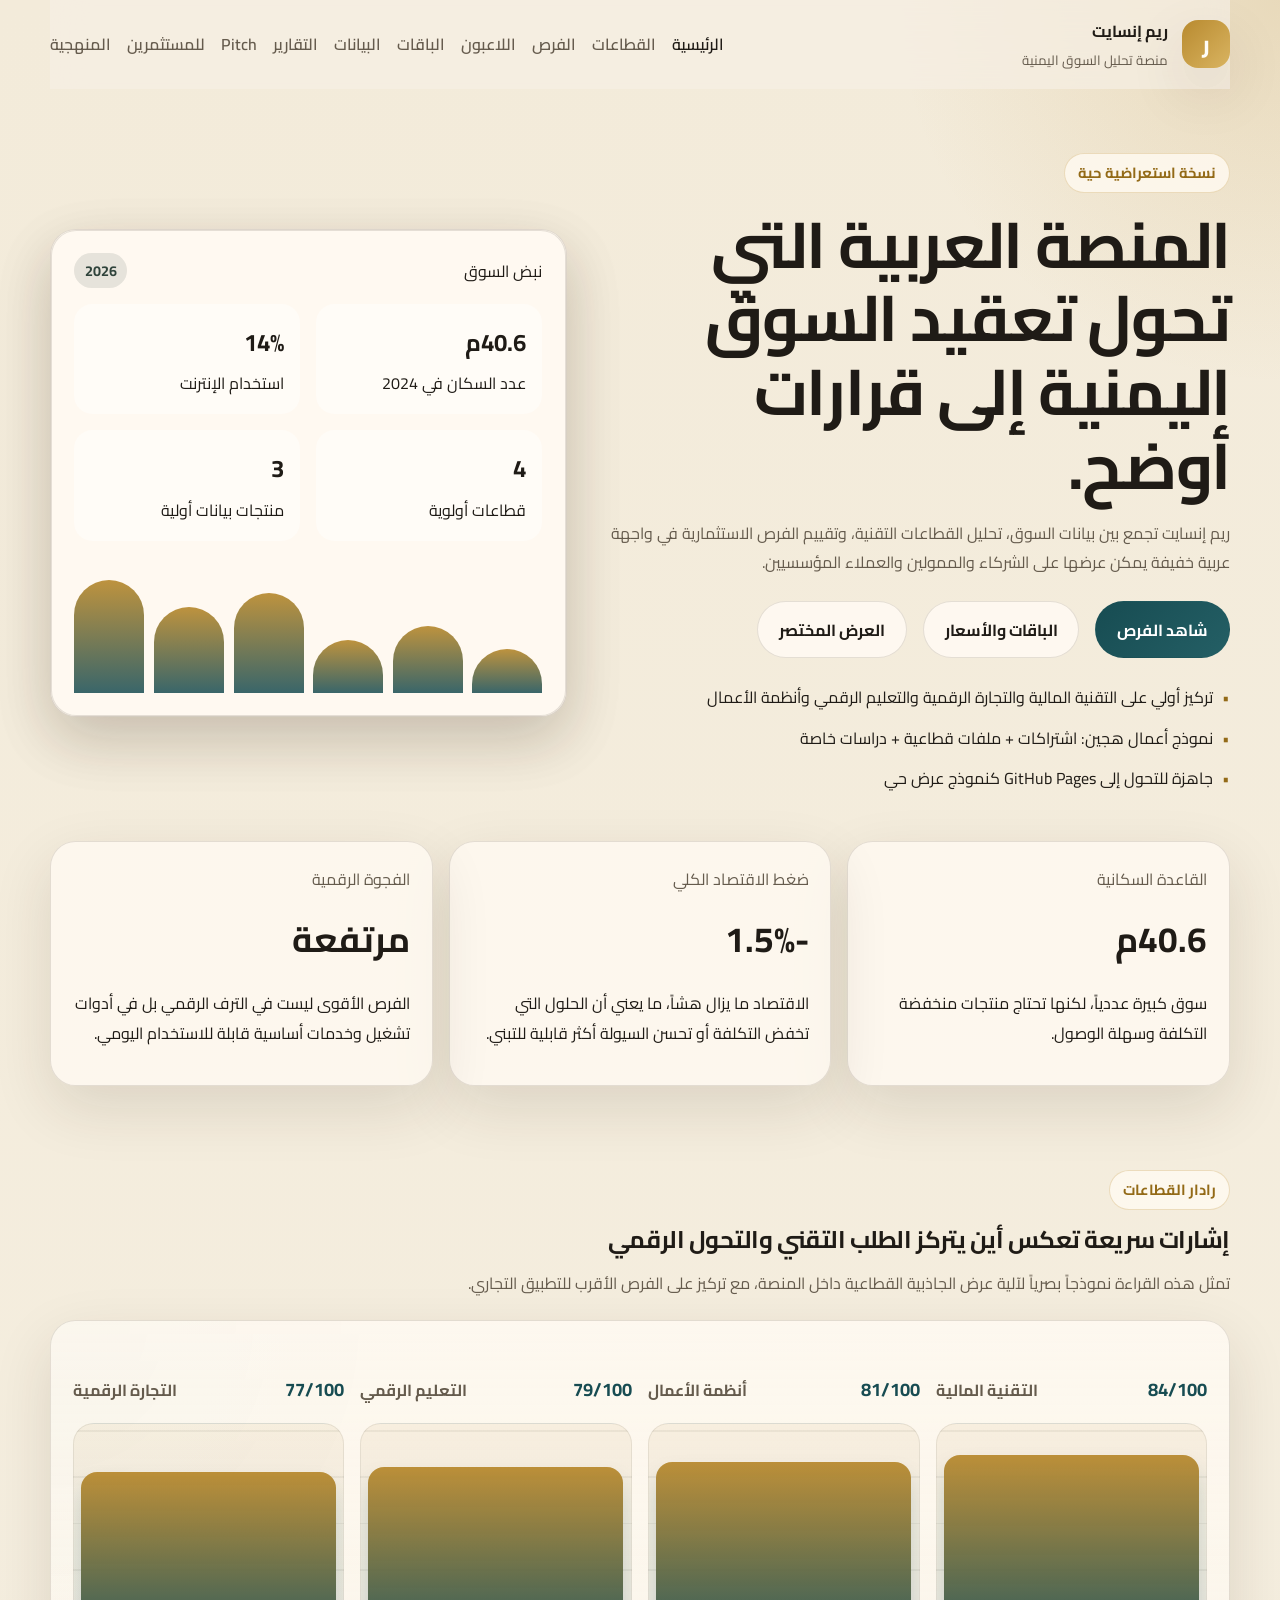
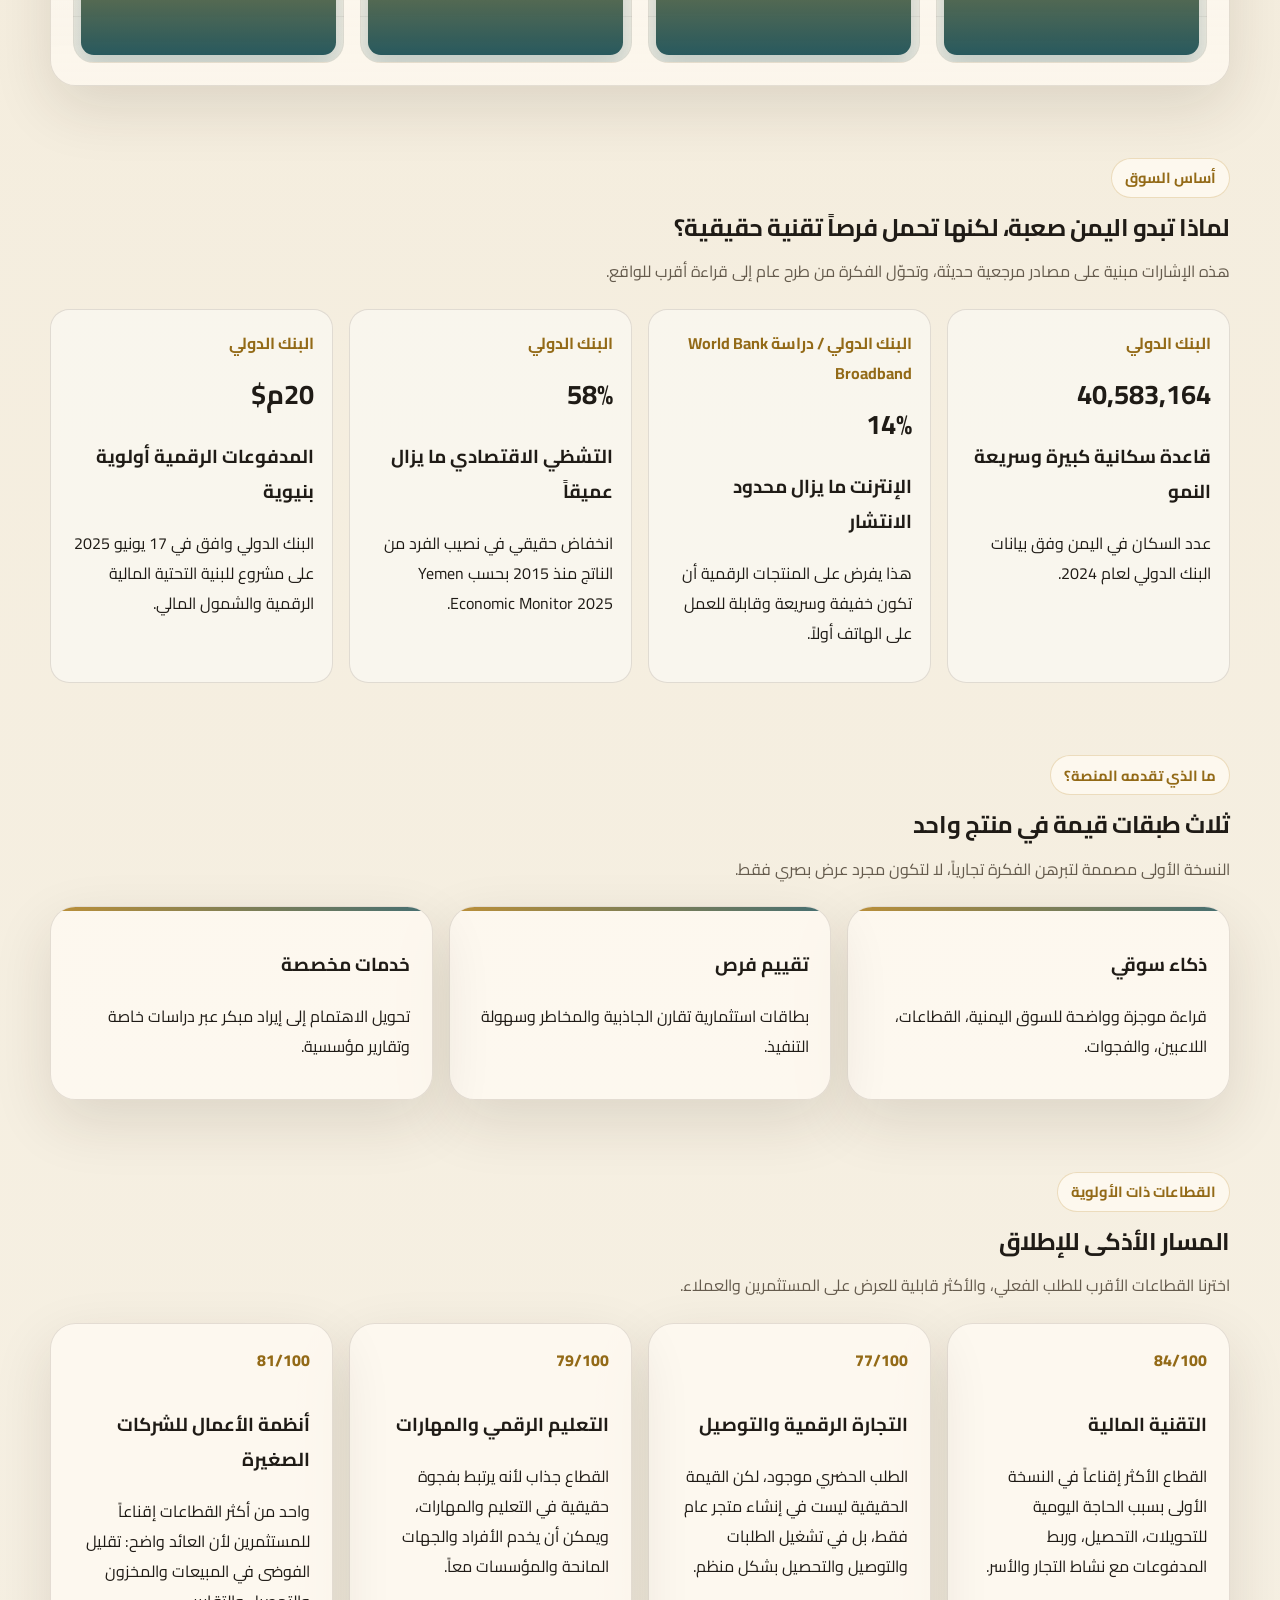
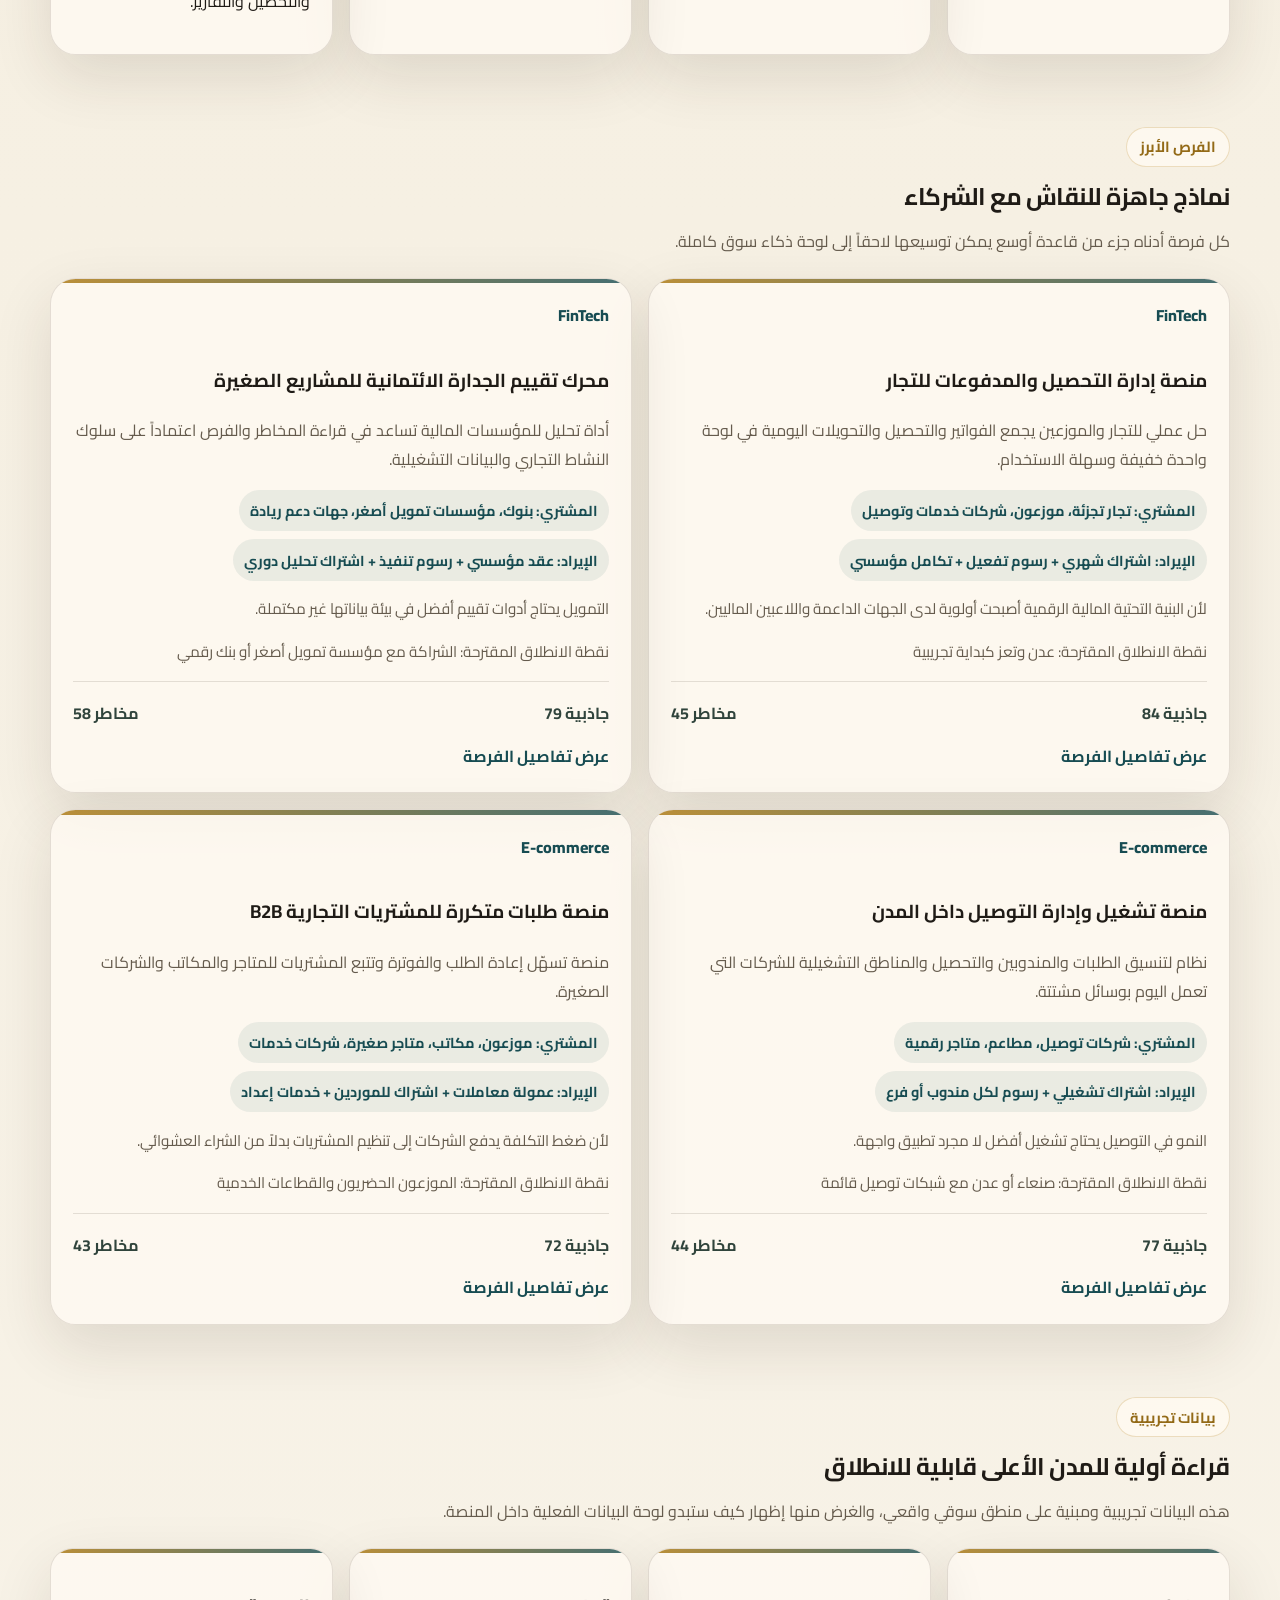
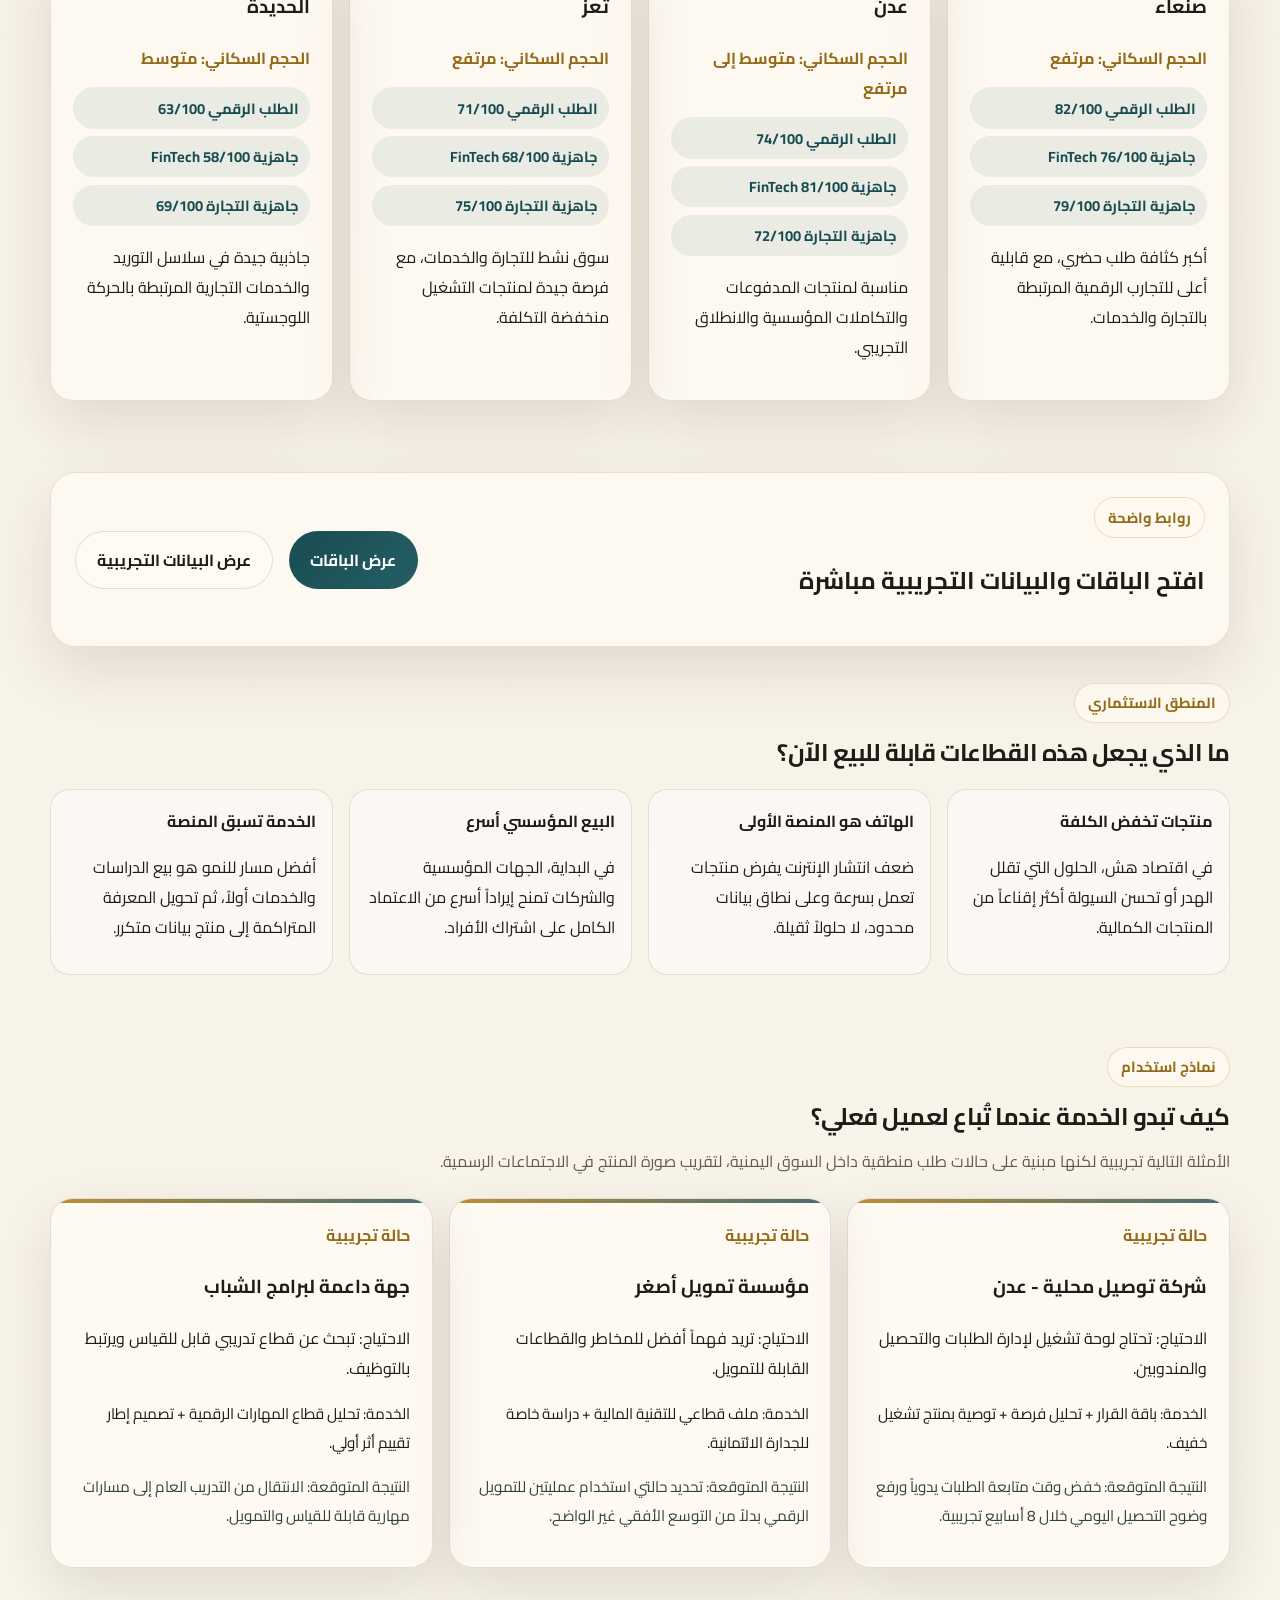
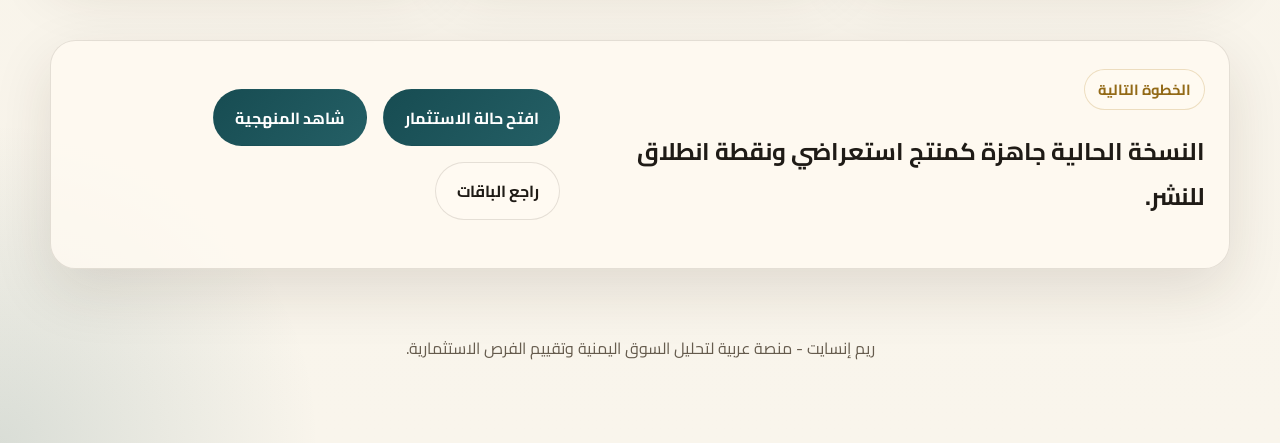
==== commit 80232ef5: "Add investor pitch and 3-year growth plan" ====
--- a/index.html
+++ b/index.html
@@ -29,6 +29,7 @@
         <a href="pricing.html">الباقات</a>
         <a href="data-room.html">البيانات</a>
         <a href="reports.html">التقارير</a>
+        <a href="pitch.html">Pitch</a>
         <a href="investors.html">للمستثمرين</a>
         <a href="about.html">المنهجية</a>
       </nav>
@@ -46,6 +47,7 @@
           <div class="hero-actions">
             <a class="button button-primary" href="opportunities.html">شاهد الفرص</a>
             <a class="button button-secondary" href="pricing.html">الباقات والأسعار</a>
+            <a class="button button-secondary" href="pitch.html">العرض المختصر</a>
           </div>
           <ul class="hero-points">
             <li>تركيز أولي على التقنية المالية والتجارة الرقمية والتعليم الرقمي وأنظمة الأعمال</li>
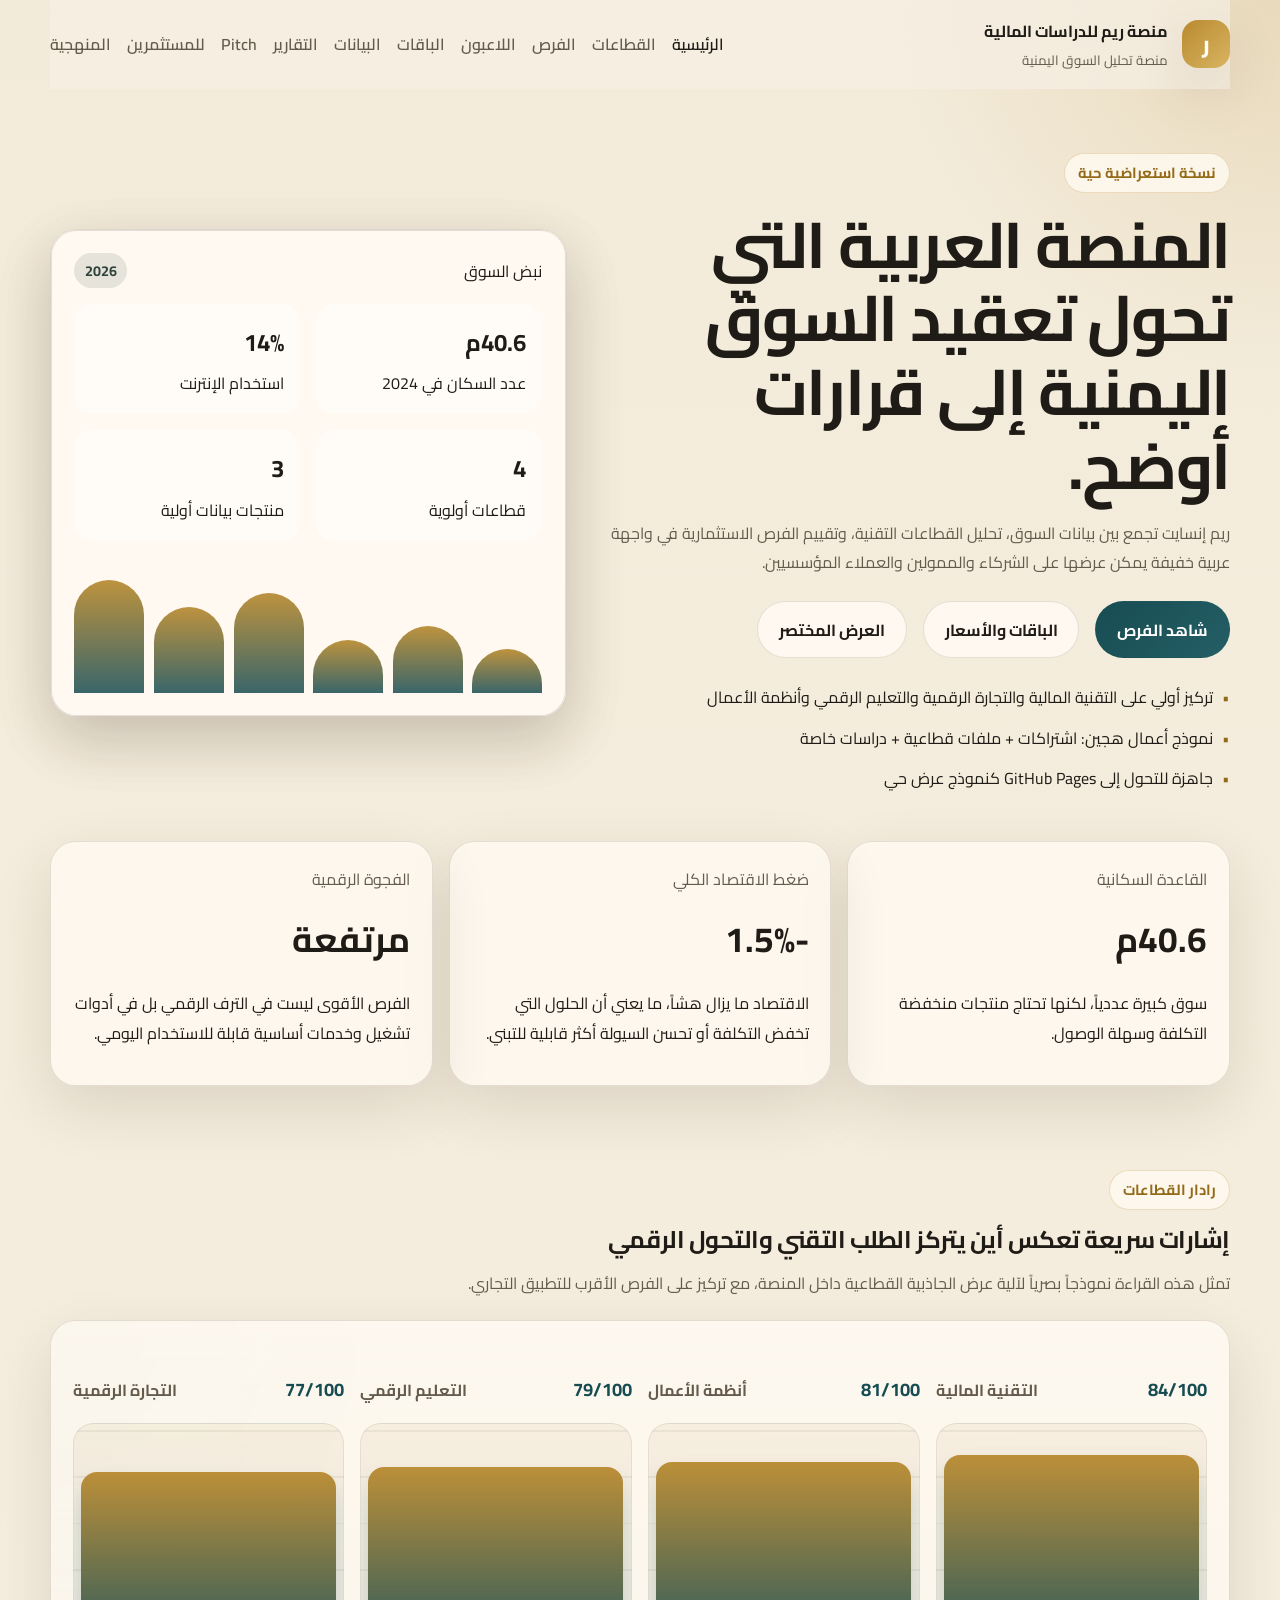
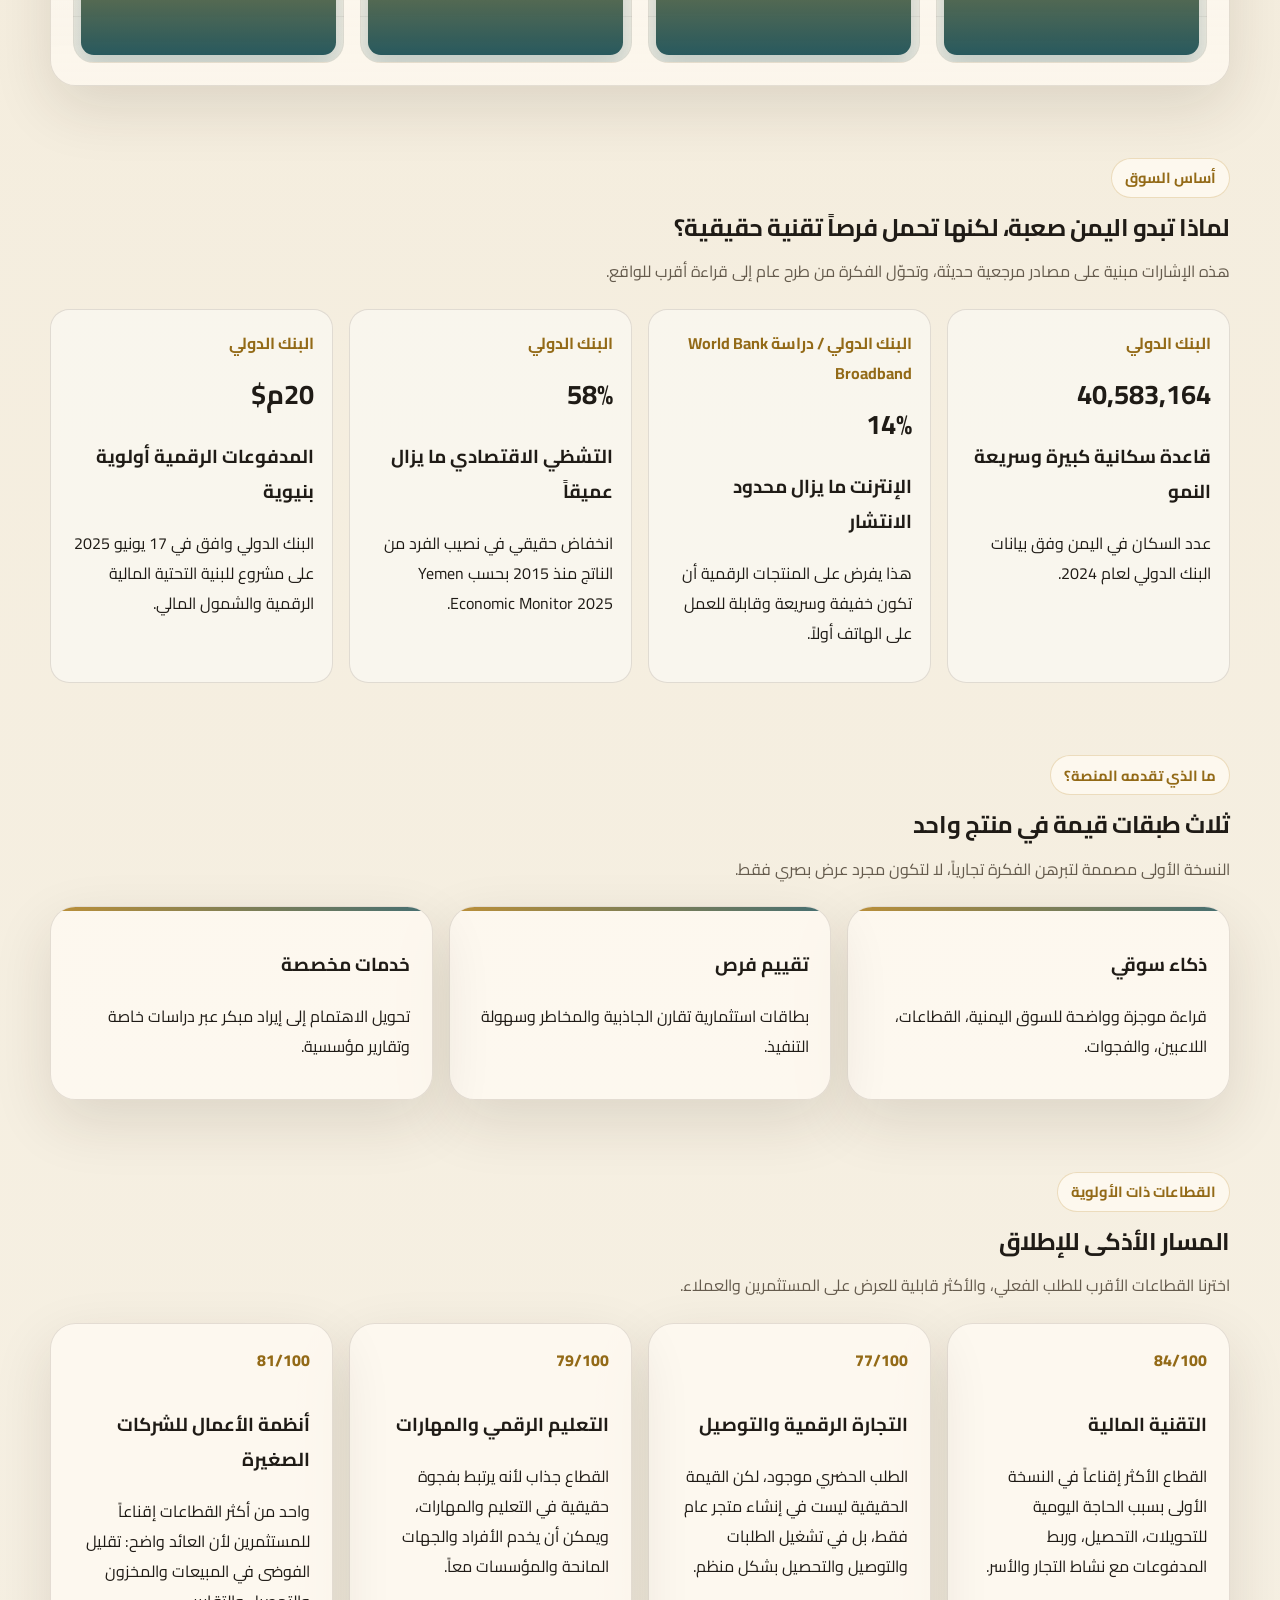
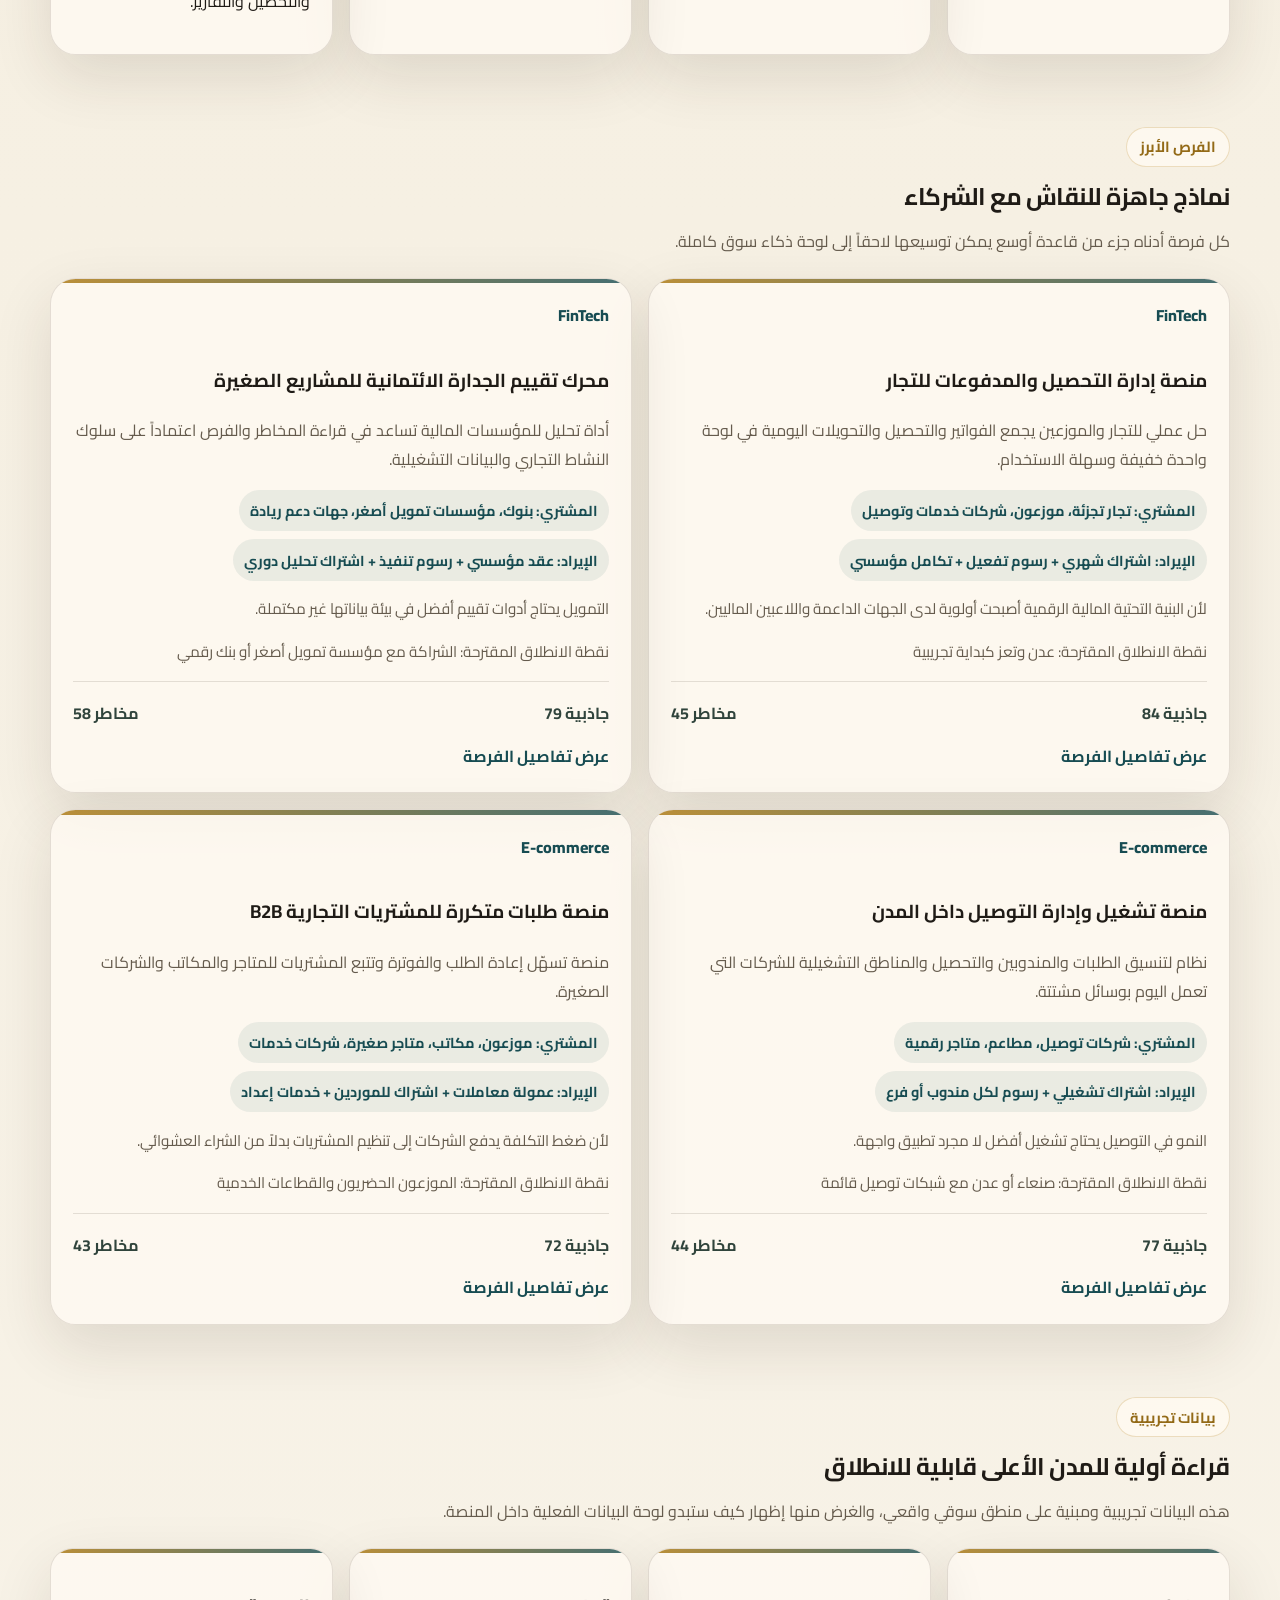
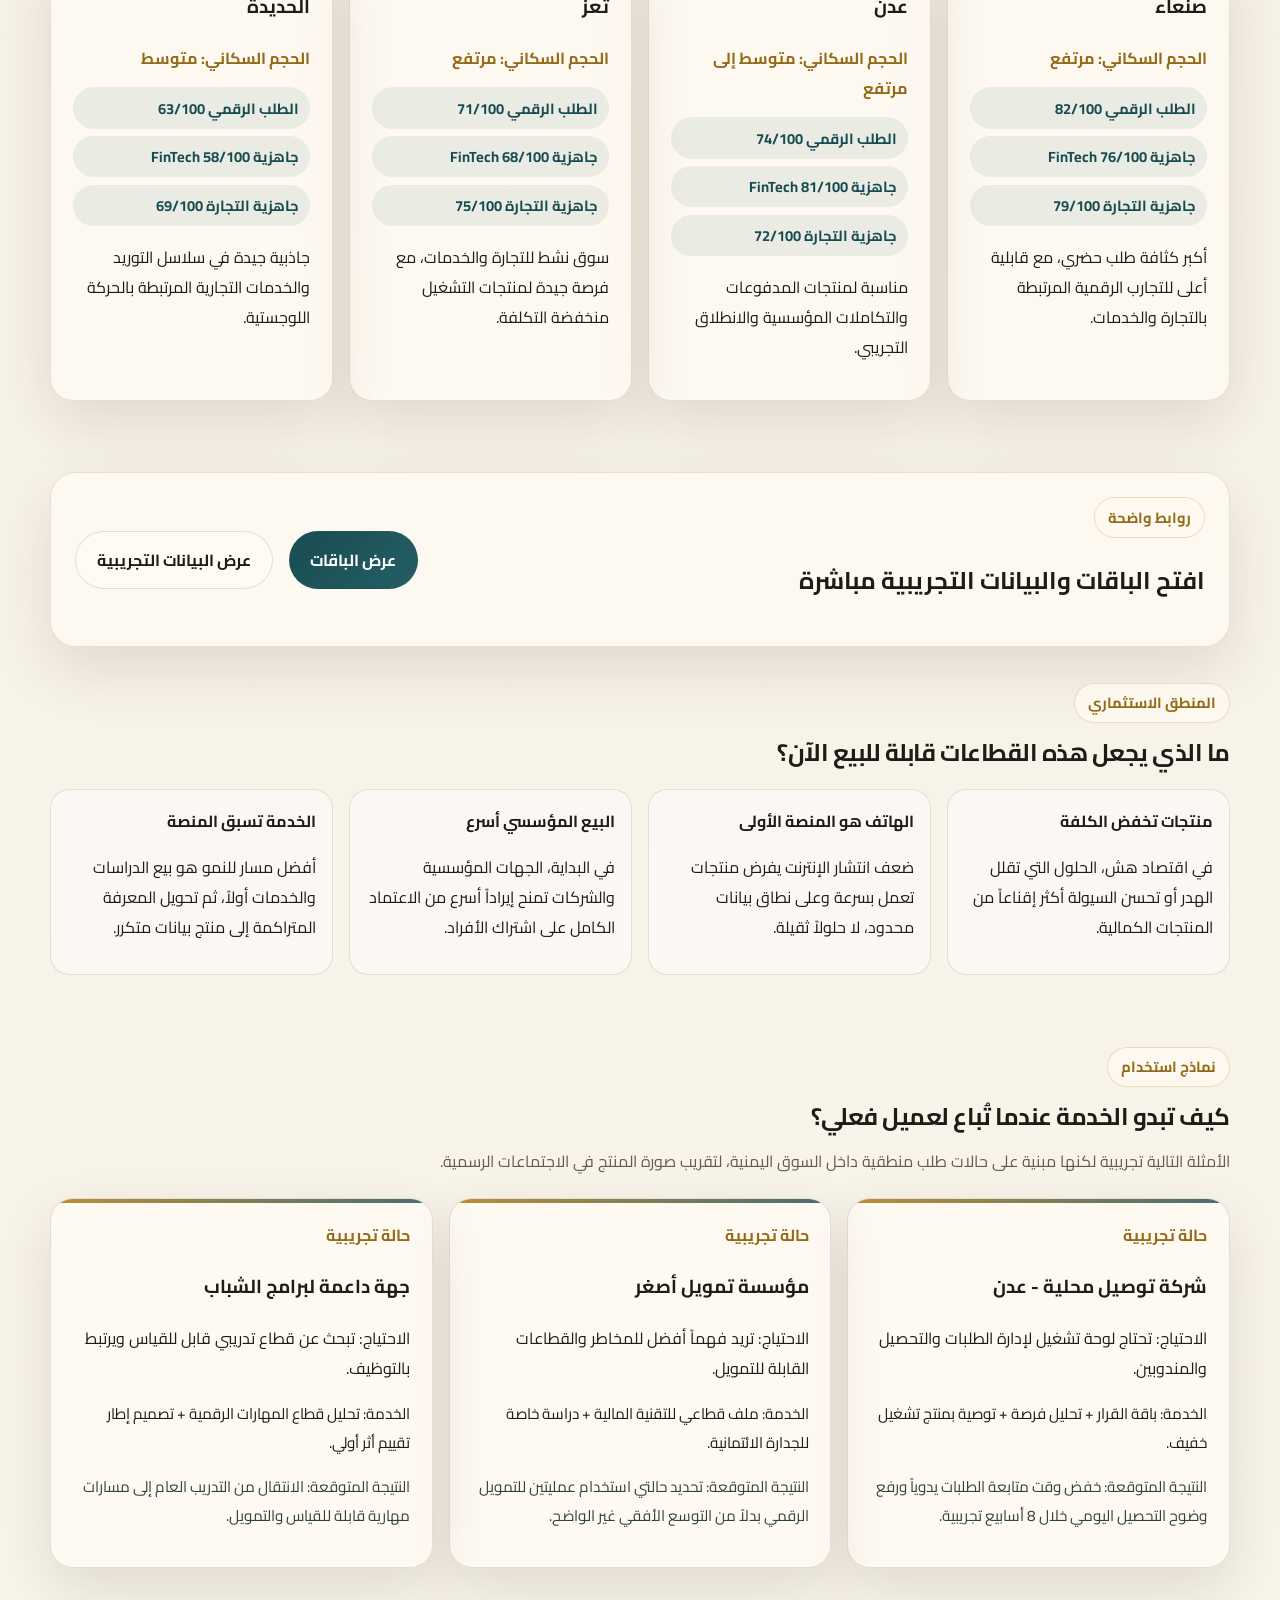
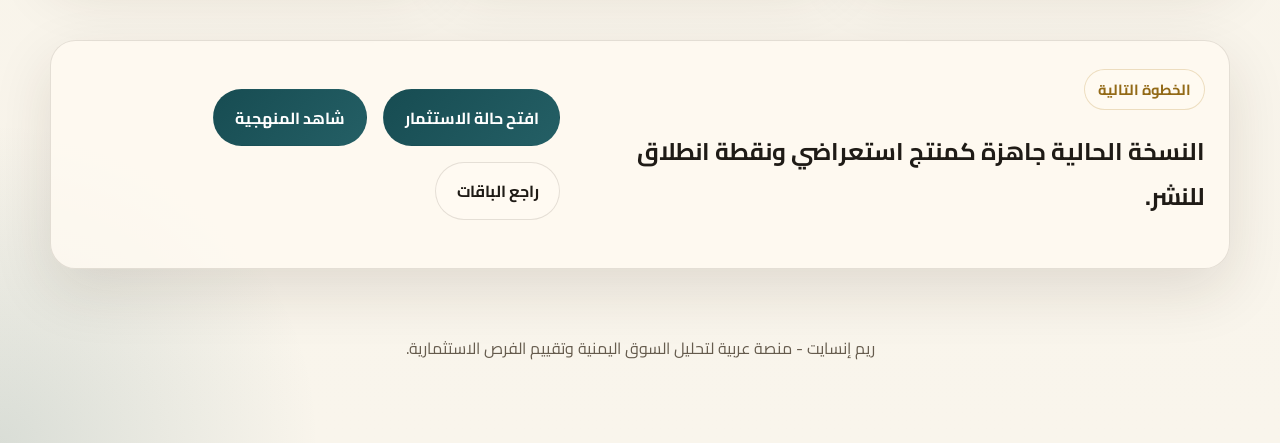
==== commit 6dc0c771: "Update index.html" ====
--- a/index.html
+++ b/index.html
@@ -4,7 +4,7 @@
   <meta charset="UTF-8">
   <meta name="viewport" content="width=device-width, initial-scale=1.0">
   <title>ريم إنسايت | منصة تحليل السوق اليمنية</title>
-  <meta name="description" content="منصة عربية لدراسة وتحليل السوق اليمنية وتقييم الفرص الاستثمارية في القطاعات التقنية.">
+  <meta name="description" content="منصة يمنية لدراسة وتحليل السوق اليمنية وتقييم الفرص الاستثمارية في القطاعات التقنية.">
   <link rel="preconnect" href="https://fonts.googleapis.com">
   <link rel="preconnect" href="https://fonts.gstatic.com" crossorigin>
   <link href="https://fonts.googleapis.com/css2?family=Cairo:wght@400;600;700;800&display=swap" rel="stylesheet">
@@ -16,7 +16,7 @@
       <a class="brand" href="index.html">
         <span class="brand-mark">ر</span>
         <span class="brand-copy">
-          <strong>ريم إنسايت</strong>
+          <strong>منصة ريم للدراسات المالية</strong>
           <small>منصة تحليل السوق اليمنية</small>
         </span>
       </a>
